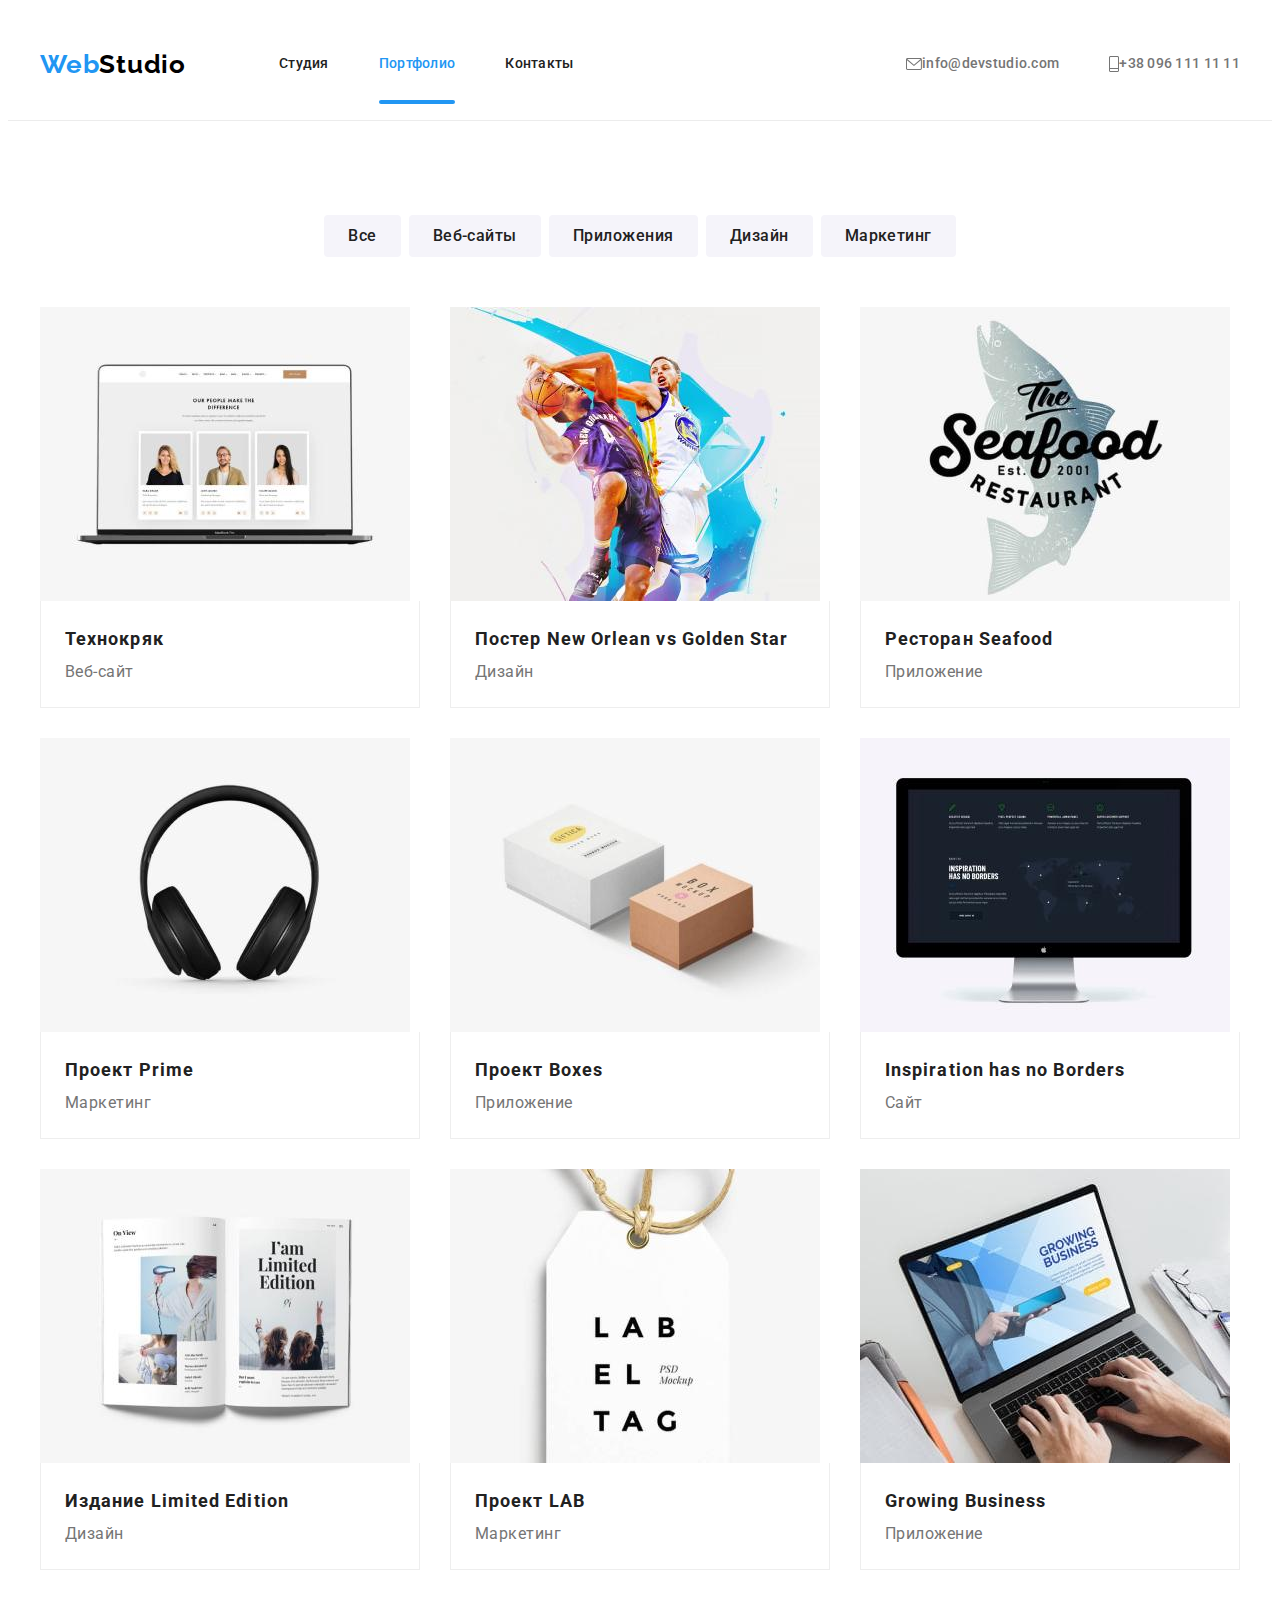
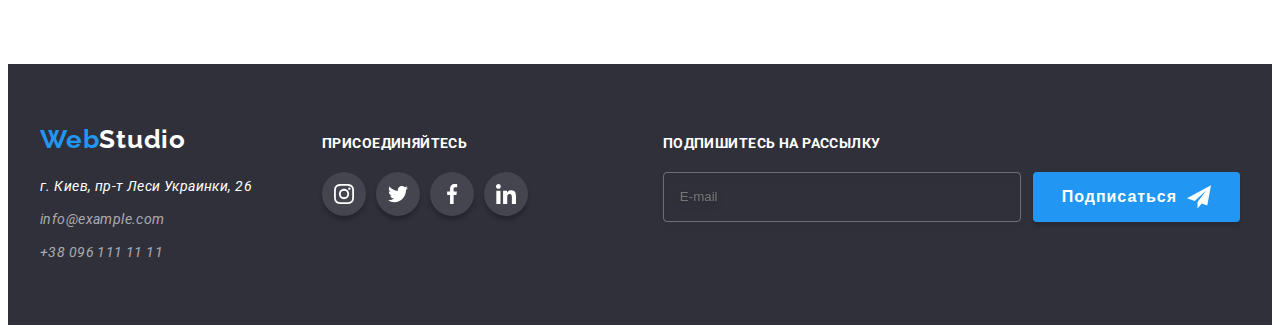
==== portfolio.html @ 42edd51a "HW #8 adaptive before check" ====
<!DOCTYPE html>
<html lang="ru">

<head>
    <meta charset="UTF-8">
    <meta http-equiv="X-UA-Compatible" content="IE=edge">
    <meta name="viewport" content="width=device-width, initial-scale=1.0">
    <title>WebStudio</title>
    <link rel="stylesheet" href="https://cdnjs.cloudflare.com/ajax/libs/modern-normalize/1.1.0/modern-normalize.min.css"
        integrity="sha512-wpPYUAdjBVSE4KJnH1VR1HeZfpl1ub8YT/NKx4PuQ5NmX2tKuGu6U/JRp5y+Y8XG2tV+wKQpNHVUX03MfMFn9Q=="
        crossorigin="anonymous" referrerpolicy="no-referrer"/>
    <link rel="stylesheet" href="./css/main.min.css">
    <link href="https://fonts.googleapis.com/css2?family=Raleway:wght@700&family=Roboto:wght@400;500;700;900&display=swap"
        rel="stylesheet">
</head>

<body>

<!--HEADER-->

<header class="page-header">

    <div class="page-header__container container">

        <nav class="navigation">
            <a class="navigation__logo" href="./index.html">Web<span class="navigation__logo--active">Studio</span></a>

            <ul class="menu">
                <li class="menu__item">
                    <a href="./index.html" class="menu__link">Студия</a>
                </li>
                <li class="menu__item">
                    <a href="./portfolio.html" class="menu__link menu__link--current">Портфолио</a>
                </li>
                <li class="menu__item">
                    <a href="" class="menu__link" >Контакты</a>
                </li>
            </ul>
        </nav>

        <button class="burger-btn is-open" data-menu-open>
            <svg class="burger-btn__icon" width="40" height="40">
                <use href="./images/sprite1.svg#icon-burger_btn"></use>
            </svg>
        </button>

        <ul class="contacts__list">
            <li class="contacts__item">
                <a class="contacts__link" href="mailto:info@devstudio.com">
                    <svg class="contacts__icon contacts__icon--mail" width="16" height="12">
                        <use href="./images/sprite1.svg#icon-envelope"></use>
                    </svg>
                    info@devstudio.com
                </a>
            </li>
            <li class="contacts__item">
                <a class="contacts__link" href="tel:+380961111111">
                    <svg class="contacts__icon contacts__icon--tell" width="10" height="16">
                        <use href="./images/sprite1.svg#icon-cell"></use>
                    </svg>
                    +38 096 111 11 11</a>
            </li>
        </ul>
    </div>

    <div class="mobile-menu" data-menu>
        <div class="container mobile-menu__container">
            <button class="mobile-menu__close-btn close-btn" data-menu-close>
                <svg class="mobile-menu__close-icon" width="40" height="40">
                    <use href="./images/sprite1.svg#icon-close-btn"></use>
                </svg>
            </button>

            <ul class="nav-list">
                <li class="nav-list__item">
                    <a href="./index.html" class="nav-list__link">Студия</a>
                </li>
                <li class="nav-list__item">
                    <a href="./portfolio.html" class="nav-list__link">Портфолио</a>
                </li>
                <li class="nav-list__item">
                    <a href="" class="nav-list__link">Контакты</a>
                </li>
            </ul>

            <ul class="contacts-list">
                <li class="contacts-list__item">
                    <a class="contacts-list__link contacts-list__link--tell" href="tel:+380961111111">
                        +38 096 111 11 11
                    </a>
                </li>
                <li class="contacts-list__item">
                    <a class="contacts-list__link contacts-list__link--mail" href="mailto:info@devstudio.com">
                        info@devstudio.com
                    </a>
                </li>
            </ul>


            <ul class="social-list">
                <li class="social-list__item">
                    <a class="social-list__link" href="">Instagram</a>
                </li>
                <li class="social-list__item">
                    <a class="social-list__link" href="">Twitter</a>
                </li>
                <li class="social-list__item">
                    <a class="social-list__link" href="">Facebook</a>
                </li>
                <li class="social-list__item">
                    <a class="social-list__link" href="">LinkedIn</a>
                </li>
            </ul>

        </div>
    </div>

</header>

    <!--portfolio projects-->

    <main>

        <section class="portfolio section">

            <div class="portfolio-container container">

                <ul class="btn-portfolio-list list">
                    <li class="btn-portfolio-item">
                        <button class="btn-portfolio" type="button">Все</button>
                    </li>
                    <li class="btn-portfolio-item">
                        <button class="btn-portfolio" type="button">Веб-сайты</button>
                    </li>
                    <li class="btn-portfolio-item">
                        <button class="btn-portfolio" type="button">Приложения</button>
                    </li>
                    <li class="btn-portfolio-item">
                        <button class="btn-portfolio" type="button">Дизайн</button>
                    </li>
                    <li class="btn-portfolio-item">
                        <button class="btn-portfolio" type="button">Маркетинг</button>
                    </li>
                </ul>
                
                <ul class="portfolio-link-list list">

                    <li class="portfolio-link-item">
                        <a class="portfolio-card-link link" href="">
                            <div class="portfolio-card-img">
                                <picture>
                                    <source media="(min-width: 1200px)" srcset="./images/portfolio/project_technokryak.jpg 1x,
                                    ./images/portfolio/project_technokryak-2x.jpg 2x">
                                    <source media="(min-width: 1200px)" srcset="./images/portfolio/project_technokryak.webp 1x,
                                    ./images/portfolio/project_technokryak-2x.webp 2x">

                                    <source media="(min-width: 768px)" srcset="./images/portfolio/project_technokryak-tbl-1x.jpg 1x,
                                    ./images/portfolio/project_technokryak-tbl-2x.jpg 2x">
                                    <source media="(min-width: 768px)" srcset="./images/portfolio/project_technokryak-tbl-1x.webp 1x,
                                    ./images/portfolio/project_technokryak-tbl-2x.webp 2x">

                                    <source media="(min-width: 450px)" srcset="./images/portfolio/project_technokryak-mbl-1x.jpg 1x,
                                    ./images/portfolio/project_technokryak-mbl-2x.jpg 2x">
                                    
                                    <source media="(min-width: 450px)" srcset="./images/portfolio/project_technokryak-mbl-1x.webp 1x,
                                    ./images/portfolio/project_technokryak-mbl-2x.webp 2x">
                                    
                                    <img src="./images/portfolio/project_technokryak.jpg" alt="макет веб-сайта на экране ноутбука">

                                </picture>
                               
                                <p class="overlay">Технокряк это современная площадка распространения коронавируса. Компании используют эту платформу
                                для цифрового
                                шпионажа и атак на защищённые сервера конкурентов. </p>
                            </div>                              

                            <div class="portfolio-link-box">
                                <h3 class="portfolio-link-list-title">Технокряк</h3>
                                <p class="portfolio-link-list-category">Веб-сайт</p>
                            </div>

                        </a>
                    </li>

                    <li class="portfolio-link-item">
                        <a class="portfolio-card-link link" href="">
                            <div class="portfolio-card-img">

                                <picture>
                                    <source media="(min-width: 1200px)" srcset="./images/portfolio/project_poster.jpg 1x,
                                                                        ./images/portfolio/project_poster-2x.jpg 2x">
                                    <source media="(min-width: 1200px)" srcset="./images/portfolio/project_poster.webp 1x,
                                                                        ./images/portfolio/project_poster-2x.webp 2x">

                                    <source media="(min-width: 768px)" srcset="./images/portfolio/project_poster-tbl-1x.jpg 1x,
                                                                        ./images/portfolio/project_poster-tbl-2x.jpg 2x">
                                    <source media="(min-width: 768px)" srcset="./images/portfolio/project_poster-tbl-1x.webp 1x,
                                                                        ./images/portfolio/project_poster-tbl-2x.webp 2x">
                                    
                                    <source media="(min-width: 450px)" srcset="./images/portfolio/project_poster-mbl-1x.jpg 1x,
                                                                        ./images/portfolio/project_poster-mbl-2x.jpg 2x">
                                    
                                    <source media="(min-width: 450px)" srcset="./images/portfolio/project_poster-mbl-1x.webp 1x,
                                                                        ./images/portfolio/project_poster-mbl-2x.webp 2x">
                                    <img src="./images/portfolio/project_poster.jpg" alt="постер баскетбольного матча">
                                </picture>
                                
                                <p class="overlay"></p>
                            </div>

                            <div class="portfolio-link-box">
                                <h3 class="portfolio-link-list-title">Постер <span lang="en">New Orlean vs Golden Star</span> </h3>
                                <p class="portfolio-link-list-category">Дизайн</p>
                            </div>

                        </a>
                    </li>

                    <li class="portfolio-link-item">
                        <a class="portfolio-card-link link" href="">
                            <div class="portfolio-card-img">
                            <picture>
                                <source media="(min-width: 1200px)" srcset="./images/portfolio/project_sea_food.jpg 1x,
                                ./images/portfolio/project_sea_food-2x.jpg 2x">

                                <source media="(min-width: 1200px)" srcset="./images/portfolio/project_sea_food.webp 1x,
                                ./images/portfolio/project_sea_food-2x.webp 2x">
                                
                                <source media="(min-width: 768px)"
                                    srcset="./images/portfolio/project_sea_food-tbl-1x.jpg 1x,
                                ./images/portfolio/project_sea_food-tbl-2x.jpg 2x">
                                <source media="(min-width: 768px)"
                                    srcset="./images/portfolio/project_sea_food-tbl-1x.webp 1x,
                                ./images/portfolio/project_sea_food-tbl-2x.webp 2x">
                                
                                <source media="(min-width: 450px)"
                                    srcset="./images/portfolio/project_sea_food-mbl-1x.jpg 1x,
                                ./images/portfolio/project_sea_food-mbl-2x.jpg 2x">
                                
                                <source media="(min-width: 450px)"
                                    srcset="./images/portfolio/project_sea_food-mbl-1x.webp 1x,
                                ./images/portfolio/project_sea_food-mbl-2x.webp 2x">

                                <img src="./images/portfolio/project_sea_food.jpg" alt="логотип ресторана">
                            </picture>

                               
                                <p class="overlay"></p>
                            </div>
                            
                            <div class="portfolio-link-box">
                                <h3 class="portfolio-link-list-title">Ресторан <span lang="en">Seafood</span> </h3>
                                <p class="portfolio-link-list-category">Приложение</p>
                            </div>

                        </a>
                    </li>

                    <li class="portfolio-link-item">
                        <a class="portfolio-card-link link" href="">
                            <div class="portfolio-card-img">

                                <picture>
                                    <source media="(min-width: 1200px)" srcset="./images/portfolio/project_prime.jpg 1x,
                                    ./images/portfolio/project_prime-2x.jpg 2x">
                                
                                    <source media="(min-width: 1200px)" srcset="./images/portfolio/project_prime.webp 1x,
                                    ./images/portfolio/project_prime-2x.webp 2x">
                                
                                    <source media="(min-width: 768px)" srcset="./images/portfolio/project_prime-tbl-1x.jpg 1x,
                                    ./images/portfolio/project_prime-tbl-2x.jpg 2x">
                                    <source media="(min-width: 768px)" srcset="./images/portfolio/project_prime-tbl-1x.webp 1x,
                                    ./images/portfolio/project_prime-tbl-2x.webp 2x">
                                    
                                    <source media="(min-width: 450px)" srcset="./images/portfolio/project_prime-mbl-1x.jpg 1x,
                                    ./images/portfolio/project_prime-mbl-2x.jpg 2x">
                                    <source media="(min-width: 450px)" srcset="./images/portfolio/project_prime-mbl-1x.webp 1x,
                                    ./images/portfolio/project_prime-mbl-2x.webp 2x">

                                    <img src="./images/portfolio/project_prime.jpg" alt="наушники">
                                </picture>
                                
                                
                                <p class="overlay"></p>
                            </div>
                            
                            <div class="portfolio-link-box">
                                <h3 class="portfolio-link-list-title">Проект <span lang="en">Prime</span> </h3>
                                <p class="portfolio-link-list-category">Маркетинг</p>
                            </div>

                        </a>
                    </li>

                    <li class="portfolio-link-item">
                        <a class="portfolio-card-link link" href="">
                            <div class="portfolio-card-img">

                                <picture>
                                    <source media="(min-width: 1200px)" srcset="./images/portfolio/project_box.jpg 1x,
                                                                    ./images/portfolio/project_box-2x.jpg 2x">
                                
                                    <source media="(min-width: 1200px)" srcset="./images/portfolio/project_box.webp 1x,
                                                                    ./images/portfolio/project_box-2x.webp 2x">
                                
                                    <source media="(min-width: 768px)" srcset="./images/portfolio/project_box-tbl-1x.jpg 1x,
                                                                        ./images/portfolio/project_box-tbl-2x.jpg 2x">
                                    <source media="(min-width: 768px)" srcset="./images/portfolio/project_box-tbl-1x.webp 1x,
                                                                        ./images/portfolio/project_box-tbl-2x.webp 2x">
                                    
                                    <source media="(min-width: 450px)" srcset="./images/portfolio/project_box-mbl-1x.jpg 1x,
                                                                        ./images/portfolio/project_box-mbl-2x.jpg 2x">
                                    
                                    <source media="(min-width: 450px)" srcset="./images/portfolio/project_box-mbl-1x.webp 1x,
                                                                        ./images/portfolio/project_box-mbl-2x.webp 2x">

                                    <img src="./images/portfolio/project_box.jpg" alt="коробки">
                                </picture>
                                
                                
                                <p class="overlay"></p>
                            </div>
                            
                            <div class="portfolio-link-box">
                                <h3 class="portfolio-link-list-title">Проект Boxes</h3>
                                <p class="portfolio-link-list-category">Приложение</p>
                            </div>

                        </a>
                    </li>

                    <li class="portfolio-link-item">
                        <a class="portfolio-card-link link" href="">
                            <div class="portfolio-card-img">
                                <picture>
                                    <source media="(min-width: 1200px)" srcset="./images/portfolio/inspiration_borders.jpg 1x,
                                    ./images/portfolio/inspiration_borders-2x.jpg 2x">

                                    <source media="(min-width: 1200px)" srcset="./images/portfolio/inspiration_borders.webp 1x,
                                    ./images/portfolio/inspiration_borders-2x.webp 2x">

                                    <source media="(min-width: 768px)" srcset="./images/portfolio/inspiration_borders-tbl-1x.jpg 1x,
                                    ./images/portfolio/inspiration_borders-tbl-2x.jpg 2x">
                                    <source media="(min-width: 768px)" srcset="./images/portfolio/inspiration_borders-tbl-1x.webp 1x,
                                    ./images/portfolio/inspiration_borders-tbl-2x.webp 2x">
                                    
                                    <source media="(min-width: 450px)" srcset="./images/portfolio/inspiration_borders-mbl-1x.jpg 1x,
                                    ./images/portfolio/inspiration_borders-mbl-2x.jpg 2x">
                                    <source media="(min-width: 450px)" srcset="./images/portfolio/inspiration_borders-mbl-1x.webp 1x,
                                    ./images/portfolio/inspiration_borders-mbl-2x.webp 2x">

                                    <img src="./images/portfolio/inspiration_borders.jpg" alt="макет веб-сайта на мониторе">
                                </picture>

                                
                                <p class="overlay"></p>
                            </div>
                            
                            <div class="portfolio-link-box">
                                <h3 lang="en" class="portfolio-link-list-title">Inspiration has no Borders</h3>
                                <p class="portfolio-link-list-category">Cайт</p>
                            </div>

                        </a>
                    </li>

                    <li class="portfolio-link-item">
                        <a class="portfolio-card-link link" href="">
                            <div class="portfolio-card-img">
                                <picture>
                                    <source media="(min-width: 1200px)" srcset="./images/portfolio/limited_edition.jpg 1x,
                                    ./images/portfolio/limited_edition-2x.jpg 2x">

                                    <source media="(min-width: 1200px)" srcset="./images/portfolio/limited_edition.webp 1x,
                                    ./images/portfolio/limited_edition-2x.webp 2x">

                                    <source media="(min-width: 768px)" srcset="./images/portfolio/limited_edition-tbl-1x.jpg 1x,
                                    ./images/portfolio/limited_edition-tbl-2x.jpg 2x">
                                    <source media="(min-width: 768px)" srcset="./images/portfolio/limited_edition-tbl-1x.webp 1x,
                                    ./images/portfolio/limited_edition-tbl-2x.webp 2x">
                                    
                                    <source media="(min-width: 450px)" srcset="./images/portfolio/limited_edition-mbl-1x.jpg 1x,
                                    ./images/portfolio/limited_edition-mbl-2x.jpg 2x">
                                    <source media="(min-width: 450px)" srcset="./images/portfolio/limited_edition-mbl-1x.webp 1x,
                                    ./images/portfolio/limited_edition-mbl-2x.webp 2x">

                                    <img src="./images/portfolio/limited_edition.jpg" alt="издание журнала">
                                </picture>
                                
                                <p class="overlay"></p>
                            </div>
                            
                            <div class="portfolio-link-box">
                                <h3 class="portfolio-link-list-title">Издание <span lang="en">Limited Edition</span> </h3>
                                <p class="portfolio-link-list-category">Дизайн</p>
                            </div>

                        </a>
                    </li>

                    <li class="portfolio-link-item">
                        <a class="portfolio-card-link link" href="">
                            <div class="portfolio-card-img">

                                <picture>
                                    <source media="(min-width: 1200px)" srcset="./images/portfolio/project_lab.jpg 1x,
                                    ./images/portfolio/project_lab-2x.jpg 2x">
                                
                                    <source media="(min-width: 1200px)" srcset="./images/portfolio/project_lab.webp 1x,
                                    ./images/portfolio/project_lab-2x.webp 2x">

                                    <source media="(min-width: 768px)" srcset="./images/portfolio/project_lab-tbl-1x.jpg 1x,
                                    ./images/portfolio/project_lab-tbl-2x.jpg 2x">
                                    <source media="(min-width: 768px)" srcset="./images/portfolio/project_lab-tbl-1x.webp 1x,
                                    ./images/portfolio/project_lab-tbl-2x.webp 2x">
                                    
                                    <source media="(min-width: 450px)" srcset="./images/portfolio/project_lab-mbl-1x.jpg 1x,
                                    ./images/portfolio/project_lab-mbl-2x.jpg 2x">
                                    <source media="(min-width: 450px)" srcset="./images/portfolio/project_lab-mbl-1x.webp 1x,
                                    ./images/portfolio/project_lab-mbl-2x.webp 2x">
                                
                                    <img src="./images/portfolio/project_lab.jpg" alt="эмблема проекта">
                                </picture>

                                
                                <p class="overlay"></p>
                            </div>
                            
                            <div class="portfolio-link-box">
                                <h3 class="portfolio-link-list-title">Проект <span lang="en">LAB</span> </h3>
                                <p class="portfolio-link-list-category"> Маркетинг</p>
                            </div>

                        </a>
                    </li>

                    <li class="portfolio-link-item">
                        <a class="portfolio-card-link link" href="">
                            <div class="portfolio-card-img">

                                <picture>
                                    <source media="(min-width: 1200px)" srcset="./images/portfolio/growing.jpg 1x,
                                    ./images/portfolio/growing-2x.jpg 2x">
                                
                                    <source media="(min-width: 1200px)" srcset="./images/portfolio/growing.webp 1x,
                                    ./images/portfolio/growing-2x.webp 2x">

                                    <source media="(min-width: 768px)" srcset="./images/portfolio/growing-tbl-1x.jpg 1x,
                                     ./images/portfolio/growing-tbl-2x.jpg 2x">
                                    <source media="(min-width: 768px)" srcset="./images/portfolio/growing-tbl-1x.webp 1x,
                                    ./images/portfolio/growing-tbl-2x.webp 2x">
                                    
                                    <source media="(min-width: 450px)" srcset="./images/portfolio/growing-mbl-1x.jpg 1x,
                                    ./images/portfolio/growing-mbl-2x.jpg 2x">
                                    <source media="(min-width: 450px)" srcset="./images/portfolio/growing-mbl-1x.webp 1x,
                                    ./images/portfolio/growing-mbl-2x.webp 2x">
                                
                                    <img src="./images/portfolio/growing.jpg" alt="работа приложения на ноутбуке">
                                </picture>

                                <p class="overlay"></p>
                            </div>
                            
                            <div class="portfolio-link-box">
                                <h3 lang="en" class="portfolio-link-list-title">Growing Business</h3>
                                <p class="portfolio-link-list-category">Приложение</p>
                            </div>

                        </a>
                    </li>
                </ul>

            </div>

        </section>

    </main>

    <!--FOOTER-->
    
    <footer class="footer">
    
        <div class="footer-container container">
    
            <div class="footer-contacts-wrapper">
                <div class="footer-contacts">
                    <a class="footer__logo" href="./index.html">Web<span class="footer__logo--active">Studio</span></a>
    
                    <address class="main-contacts">
    
                        <ul class="main-contacts-list list">
                            <li class="main-contacts-item">
                                <a class="main-contacts-address link" href="https://goo.gl/maps/KySXoCqitBk37qCa6">г. Киев,
                                    пр-т Леси
                                    Украинки, 26</a>
                            </li>
    
                            <li class="main-contacts-item">
                                <a class="main-contacts-mail link" href="mailto:info@example.com">info@example.com</a>
                            </li>
    
                            <li class="main-contacts-item">
                                <a class="main-contacts-tel link" href="tel:+380961111111">+38 096 111 11 11</a>
                            </li>
                        </ul>
                    </address>
                </div>
    
                <div class="footer-social">
                    <h3 class="footer-social-title">Присоединяйтесь</h3>
    
                    <ul class="footer-social-list list">
    
                        <li class="footer-social-list-item">
                            <a class="footer-social-list-link" href="">
                                <svg class="footer-social-list-icon" width="20" height="20">
                                    <use href="./images/sprite1.svg#icon-instagram"></use>
                                </svg>
                            </a>
                        </li>
    
                        <li class="footer-social-list-item">
                            <a class="footer-social-list-link" href="">
                                <svg class="footer-social-list-icon" width="20" height="20">
                                    <use href="./images/sprite1.svg#icon-twitter"></use>
                                </svg>
                            </a>
                        </li>
    
                        <li class="footer-social-list-item">
                            <a class="footer-social-list-link" href="">
                                <svg class="footer-social-list-icon" width="20" height="20">
                                    <use href="./images/sprite1.svg#icon-facebook"></use>
                                </svg>
                            </a>
                        </li>
    
                        <li class="footer-social-list-item">
                            <a class="footer-social-list-link" href="">
                                <svg class="footer-social-list-icon" width="20" height="20">
                                    <use href="./images/sprite1.svg#icon-linkedin"></use>
                                </svg>
                            </a>
                        </li>
                    </ul>
                </div>
            </div>
    
    
    
            <div class="footer-form-wrapper">
                <p class="footer-form-head">Подпишитесь на рассылку</p>
    
                <form class="footer-form" action="#">
    
                    <div class="footer-form-inner">
    
                        <label class="footer-form-field">
                            <input class="footer-form-input" type="email" name="subscribe-email" placeholder="E-mail"
                                required>
                        </label>
                    </div>
    
                    <div class="fotter-btn-inner">
                        <button class="footer-form-btn" type="submit">Подписаться
                            <svg class="footer-form-icon" width="24" height="24">
                                <use href="./images/sprite1.svg#icon-icon-send"></use>
                            </svg>
                        </button>
                    </div>
    
                </form>
            </div>
    
        </div>
    </footer>

    <script src="./js/menu.js"></script>

</body>

</html>
---- css/main.min.css ----
:root{--accent-color: #2196f3;--primary-text-color: #757575;--title-text-color: #212121;--background-accent-color: #2f303a;--dark-theme-text-color: #ffffff;--body-background-color: #ffffff;--hedear-border-color: #ececec;--portfolio-card-border-color: #eeeeee;--btn-hover-color: #188ce8;--hero-bg-color: #c4c4c4;--secondary-bg-color: #f5f4fa;--social-link-color: #afb1b8;--modal-bg-color: #ffffff;--main-font: 'Roboto', sans-serif;--secondary-font: 'Raleway', sans-serif}.visually-hidden{position:absolute;width:1px;height:1px;margin:-1px;border:0;padding:0;white-space:nowrap;clip-path:inset(100%);clip:rect(0 0 0 0);overflow:hidden}h1,h2,h3,h4,h5,h6,p{margin-top:0;margin-bottom:0}ul,ol{margin-top:0;margin-bottom:0;padding-left:0}img{display:block;max-width:100%}.link{text-decoration:none}.list{list-style:none}body{font-family:var(--main-font);background-color:var(--body-background-color)}.section{padding-top:94px;padding-bottom:94px}@media screen and (max-width: 1199px){.section{padding-top:60px;padding-bottom:60px}}.container{padding-right:15px;padding-left:15px}@media screen and (min-width: 480px){.container{width:450px;margin:0 auto}}@media screen and (min-width: 768px){.container{width:738px}}@media screen and (min-width: 1200px){.container{width:1200px}}.navigation__logo,.footer__logo{display:block;font-family:var(--secondary-font);color:var(--accent-color);font-weight:bold;font-size:26px;line-height:1.19;letter-spacing:0.03em;text-decoration:none}.nav-list,.contacts-list,.social-list,.menu,.contacts__list,.advantages__list,.about__list,.team__list,.social__list,.clients__list{margin:0;padding:0;list-style:none}.nav-list__link,.contacts-list__link,.social-list__link,.menu__link,.contacts__link{text-decoration:none}.hero__btn,.btn-portfolio{font-family:inherit;text-align:center;border-radius:4px;cursor:pointer}.about__title,.team__title,.clients__title{font-weight:bold;font-size:36px;line-height:1.16;text-align:center;letter-spacing:0.03em;color:var(--title-text-color);margin-bottom:50px}.about__list{display:flex;flex-wrap:wrap;margin-left:-30px;margin-top:-30px}.backdrop{position:fixed;top:0;left:0;width:100vw;height:100vh;background-color:rgba(0,0,0,0.2);opacity:1;visibility:visible;pointer-events:auto;transition:opacity 250ms linear, visibility 250ms linear}.is-hidden{opacity:0;visibility:hidden;pointer-events:none}.modal{position:absolute;left:50%;top:50%;width:100%;max-width:450px;height:609px;background:var(--modal-bg-color);box-shadow:0px 1px 3px rgba(0,0,0,0.12),0px 1px 1px rgba(0,0,0,0.14),0px 2px 1px rgba(0,0,0,0.2);border-radius:4px;transform:translate(-50%, -50%);padding:40px}@media screen and (min-width: 1200px){.modal{max-width:528px;height:581px}}.modal-close-btn{display:flex;justify-content:center;align-items:center;width:30px;height:30px;background:var(--modal-bg-color);border:1px solid rgba(0,0,0,0.1);box-sizing:border-box;border-radius:50%;cursor:pointer;position:absolute;top:8px;right:8px;padding:0;transition:fill 250ms cubic-bezier(0.4, 0, 0.2, 1)}.modal-close-btn:focus,.modal-close-btn:hover{fill:var(--accent-color)}.modal-form{display:flex;flex-direction:column}.modal-form-head{font-style:normal;font-weight:bold;font-size:20px;line-height:1.15;text-align:center;letter-spacing:0.03em;margin-bottom:12px;color:var(--title-text-color)}.modal-form-field{position:relative;font-style:normal;font-weight:normal;font-size:12px;line-height:1.17;letter-spacing:0.01em;color:var(--primary-text-color);margin-bottom:10px}.modal-form-input-wrapper{display:block;position:relative;margin-top:4px}.modal-form-input{width:100%;height:40px;border:1px solid rgba(33,33,33,0.2);border-radius:4px;padding-left:42px;transition:border 250ms cubic-bezier(0.4, 0, 0.2, 1)}.modal-form-input:focus{outline:none;border:1px solid var(--accent-color)}.modal-form-input:focus+.modal-form-icon{fill:var(--accent-color)}.modal-form-icon{position:absolute;top:50%;left:12px;transform:translateY(-50%);transition:fill 250ms cubic-bezier(0.4, 0, 0.2, 1)}.modal-form-message{width:100%;margin-top:4px;height:120px;border:1px solid rgba(33,33,33,0.2);box-sizing:border-box;border-radius:4px;padding:12px 16px;resize:none}.modal-form-message:focus{outline:none;border:1px solid var(--accent-color)}.modal-form-message::placeholder{color:rgba(117,117,117,0.5)}.modal-form-checkbox-label{display:flex;align-items:center;font-style:normal;font-weight:normal;font-size:12px;line-height:1.16;letter-spacing:0.03em;color:var(--primary-text-color);margin-bottom:30px}@media screen and (min-width: 1200px){.modal-form-checkbox-label{font-size:14px;line-height:1.71}}.modal-form-checkbox-label::before{display:block;content:'';width:16px;height:15px;border:2px solid black;border-radius:4px;cursor:pointer;margin-right:10px;transition:250ms cubic-bezier(0.4, 0, 0.2, 1)}.modal-form-checkbox:checked+.modal-form-checkbox-label::before{background-image:url(../images/icon/SVG/icon-check-v.svg);background-repeat:no-repeat;background-position:center;background-origin:border-box;border-color:var(--accent-color);background-color:var(--accent-color)}.modal-form-checkbox:focus+.modal-form-checkbox-label::before{border:2px solid var(--accent-color);transition:250ms cubic-bezier(0.4, 0, 0.2, 1)}.modal-form-label-link{font-style:normal;font-weight:normal;font-size:12px;line-height:1.16;letter-spacing:0.03em;text-decoration-line:underline;color:var(--accent-color)}@media screen and (min-width: 1200px){.modal-form-label-link{font-size:14px;line-height:1.71}}.modal-form-button{display:block;font-family:inherit;font-weight:bold;font-size:16px;line-height:30px;letter-spacing:0.06em;color:var(--dark-theme-text-color);padding-top:10px;padding:10px 55px;margin:0 auto;background:var(--accent-color);box-shadow:0px 4px 4px rgba(0,0,0,0.15);border:none;border-radius:4px;cursor:pointer;transition:background-color 250ms cubic-bezier(0.4, 0, 0.2, 1),box-shadow 250ms cubic-bezier(0.4, 0, 0.2, 1),color 250ms cubic-bezier(0.4, 0, 0.2, 1)}.modal-form-button:focus,.modal-form-button:hover{background:var(--btn-hover-color);box-shadow:0px 4px 4px rgba(0,0,0,0.15);border-radius:4px}.page-header{border-bottom:1px solid var(--hedear-border-color);padding-top:16px;padding-bottom:16px}.page-header__container{display:flex;justify-content:space-between;align-items:center}.navigation{display:flex;align-items:center}@media screen and (max-width: 1199px){.navigation__logo{font-size:24px;line-height:1.16}}@media screen and (min-width: 1200px){.navigation__logo{padding-top:25px;padding-bottom:24px;margin-right:93px}}.navigation__logo--active{color:black}.burger-btn{background-color:transparent;border:none;padding:0;width:40px;height:40px;cursor:pointer;transition:fill 250ms cubic-bezier(0.4, 0, 0.2, 1)}.burger-btn:focus,.burger-btn:hover{fill:var(--accent-color)}@media screen and (min-width: 767px){.burger-btn{display:none}}.mobile-menu{position:fixed;z-index:100;left:0;top:0;width:100vw;height:100vh;background-color:var(--body-background-color);overflow-y:scroll;opacity:0;visibility:hidden;pointer-events:none;transition:opacity 250ms cubic-bezier(0.4, 0, 0.2, 1),visibility 250ms cubic-bezier(0.4, 0, 0.2, 1)}.mobile-menu__container{position:relative;padding-top:48px;padding-left:25px}.mobile-menu__close-btn{padding:0;border:none;width:40px;height:40px}.mobile-menu.is-open{opacity:1;visibility:visible;pointer-events:auto}@media screen and (min-width: 767px){.mobile-menu{display:none}}.close-btn{position:absolute;top:10px;right:15px;background-color:var(--body-background-color);cursor:pointer;transition:fill 250ms cubic-bezier(0.4, 0, 0.2, 1)}.close-btn:focus,.close-btn:hover{fill:var(--accent-color)}@media screen and (min-width: 767px){.close-btn{display:none}}.nav-list{margin-bottom:302px}.nav-list__item:not(:last-child){margin-bottom:32px}.nav-list__link{font-weight:500;font-size:40px;line-height:1.17;letter-spacing:0.02em;color:#212121;transition:color 250ms cubic-bezier(0.4, 0, 0.2, 1)}.nav-list__link:hover,.nav-list_link:focus{color:var(--accent-color)}@media screen and (min-width: 767px){.nav-list{display:none}}.contacts-list{margin-bottom:64px}.contacts-list__item:not(:last-child){margin-bottom:32px}.contacts-list__link--tell{font-weight:500;font-size:34px;line-height:1.17;letter-spacing:0.02em;color:var(--accent-color)}.contacts-list__link--mail{font-weight:500;font-size:24px;line-height:1.16;letter-spacing:0.02em;color:var(--primary-text-color)}@media screen and (min-width: 767px){.contacts-list{display:none}}.social-list{display:flex}.social-list__item:not(:last-child){margin-right:20px}.social-list__link{font-weight:500;font-size:18px;line-height:1.2;letter-spacing:0.02em;color:var(--accent-color)}@media screen and (min-width: 767px){.social-list{display:none}}.menu{display:flex;align-items:center}@media screen and (max-width: 767px){.menu{display:none}}@media screen and (min-width: 768px) and (max-width: 1200px){.menu{margin-left:88px}}.menu__item{position:relative}.menu__item:not(:last-child){margin-right:50px}.menu__link{font-weight:500;font-size:14px;line-height:1.14;color:var(--title-text-color);letter-spacing:.02em;display:block;padding-top:32px;padding-bottom:32px;transition:color 250ms cubic-bezier(0.4, 0, 0.2, 1)}.menu__link:hover,.menu__link:focus{color:var(--accent-color)}.menu__link--current{color:var(--accent-color)}.menu__link--current::after{content:'';display:block;position:absolute;bottom:0;width:100%;height:4px;background:var(--accent-color);border-radius:2px}@media screen and (max-width: 767px){.contacts__list{display:none}}@media screen and (min-width: 768px) and (max-width: 1200px){.contacts__list{margin-left:0 auto}}@media screen and (min-width: 1200px){.contacts__list{display:flex;align-items:center;margin-left:auto}}@media screen and (max-width: 1199px){.contacts__item:not(:last-child){margin-bottom:10px}}@media screen and (min-width: 1200px){.contacts__item:not(:last-child){margin-right:50px}}@media screen and (max-width: 767px){.contacts__item{display:none}}.contacts__link{font-weight:500;font-size:12px;line-height:1.16;color:var(--primary-text-color);letter-spacing:.02em;transition:color 250ms cubic-bezier(0.4, 0, 0.2, 1)}@media screen and (min-width: 1200px){.contacts__link{font-weight:500;font-size:14px;line-height:1.14;color:var(--primary-text-color);letter-spacing:.02em;display:flex;align-items:center;padding-top:32px;padding-bottom:32px}}.contacts__link:hover,.contacts__link:focus{color:var(--accent-color)}@media screen and (max-width: 767px){.contacts__link{display:none}}.contacts__item{fill:currentColor}@media screen and (max-width: 767px){.contacts__item{display:none}}.hero{background-color:var(--hero-bg-color);background-image:linear-gradient(rgba(47,48,58,0.4), rgba(47,48,58,0.4)),url(/images/mobile/Header-img-moobile-1x.jpg);background-position:center;text-align:center;max-width:1600px;background-size:cover;padding-top:118px;padding-bottom:118px;margin:0 auto}@media (min-device-pixel-ratio: 2) and (max-width: 767px), (min-resolution: 192dpi) and (max-width: 767px), (min-resolution: 2dppx) and (max-width: 767px){.hero{background-image:linear-gradient(rgba(47,48,58,0.4), rgba(47,48,58,0.4)),url(/images/mobile/Header-img-moobile-2x.jpg)}}@media screen and (min-width: 768px){.hero{background-image:inear-gradient(rgba(47,48,58,0.4), rgba(47,48,58,0.4)),url(/images/tablet/hero-img-1x.jpg)}}@media (min-device-pixel-ratio: 2) and (min-width: 768px), (min-resolution: 192dpi) and (min-width: 768px), (min-resolution: 2dppx) and (min-width: 768px){.hero{background-image:linear-gradient(rgba(47,48,58,0.4), rgba(47,48,58,0.4)),url(/images/tablet/hero-img-2x.jpg)}}@media screen and (min-width: 1200px){.hero{background-image:inear-gradient(rgba(47,48,58,0.4), rgba(47,48,58,0.4)),url(/images/fons/hero_fons.jpg);padding-top:200px;padding-bottom:200px}}@media (min-device-pixel-ratio: 2) and (min-width: 1200px), (min-resolution: 192dpi) and (min-width: 1200px), (min-resolution: 2dppx) and (min-width: 1200px){.hero{background-image:linear-gradient(rgba(47,48,58,0.4), rgba(47,48,58,0.4)),url(/images/fons/hero_fons_2x.jpg)}}.hero__title{font-weight:900;font-size:26px;line-height:1.61;color:var(--dark-theme-text-color);letter-spacing:.06em;text-transform:uppercase}.hero__btn{font-weight:700;font-size:16px;line-height:1.87;color:var(--dark-theme-text-color);letter-spacing:.06em;background-color:var(--accent-color);box-shadow:0px 4px 4px rgba(0,0,0,0.15);border:none;margin-top:30px;padding:10px 32px;transition:background-color 250ms cubic-bezier(0.4, 0, 0.2, 1),box-shadow 250ms cubic-bezier(0.4, 0, 0.2, 1)}.hero__btn:hover,.hero__btn:focus{background-color:var(--btn-hover-color);box-shadow:0px 4px 4px rgba(0,0,0,0.15);border-radius:4px}@media screen and (min-width: 1200px){.advantages{padding-bottom:0px}}@media screen and (max-width: 1199px){.advantages{padding-top:60px;padding-bottom:60px}}.advantages__list{display:flex;flex-wrap:wrap;justify-content:center;align-content:center}@media screen and (min-width: 768px){.advantages__list{margin:-15px}}@media screen and (min-width: 768px){.advantages__item{margin:15px;width:calc((100% - 4 * 15px) / 2)}}@media screen and (min-width: 1200px){.advantages__item{margin:15px;width:calc((100% - 8 * 15px) / 4)}}@media screen and (max-width: 1199px){.advantages__item:not(:last-child){margin-bottom:30px}}.advantages__slogan{font-weight:700;font-size:14px;line-height:1.14;color:var(--title-text-color);letter-spacing:.03em;text-transform:uppercase}@media screen and (max-width: 767px){.advantages__slogan{text-align:center}}.advantages__text{font-weight:400;font-size:14px;line-height:1.71;color:var(--primary-text-color);letter-spacing:.03em;margin-top:10px}.advantages__box{display:flex;justify-content:center;align-items:center;padding:25px 100px;margin-bottom:30px;background:#f5f4fa;border-radius:4px}.about__item{margin-left:30px;margin-top:30px;flex-basis:calc((100% - 90px) / 3);position:relative}.about__box{position:absolute;width:100%;left:0;bottom:0;padding-top:27px;padding-bottom:27px;background:rgba(47,48,58,0.8)}.about__text{font-weight:bold;font-size:14px;line-height:1.14;color:var(--dark-theme-text-color);letter-spacing:.03em;text-align:center;text-transform:uppercase}@media screen and (max-width: 1199px){.about{display:none}}.team{background:var(--secondary-bg-color)}@media screen and (max-width: 1199px){.team{padding-top:60px;padding-bottom:60px}}.team__list{display:flex;flex-wrap:wrap;justify-content:center}@media screen and (min-width: 768px){.team__list{margin:-15px}}.team__item{background:#ffffff;box-shadow:0px 1px 3px rgba(0,0,0,0.12),0px 1px 1px rgba(0,0,0,0.14),0px 2px 1px rgba(0,0,0,0.2);border-radius:0px 0px 4px 4px;margin-top:30px}@media screen and (min-width: 768px){.team__item{margin:15px;width:calc((100% - 4 * 15px) / 2)}}@media screen and (min-width: 1200px){.team__item{margin:15px;width:calc((100% - 8 * 15px) / 4)}}.team__box{padding-top:30px;padding-bottom:54px}.team__lead{font-weight:500;font-size:16px;line-height:1.18;color:var(--title-text-color);letter-spacing:.03em;text-align:center;margin-bottom:10px}.team__expert{font-weight:400;font-size:16px;line-height:1.18;color:var(--primary-text-color);letter-spacing:.03em;text-align:center}.social__list{display:flex;justify-content:center;padding-top:16px}.social__link{display:flex;justify-content:center;align-items:center;width:44px;height:44px;border-radius:50%;fill:var(--social-link-color);transition:background-color 250ms cubic-bezier(0.4, 0, 0.2, 1),fill 250ms cubic-bezier(0.4, 0, 0.2, 1)}.social__link:hover,.social__link:focus{width:44px;height:44px;border-radius:50%;fill:#ffffff;background-color:var(--accent-color)}.social__link:not(:last-child){margin-right:10px}@media screen and (max-width: 1199px){.clients{padding-top:60px;padding-bottom:60px}}.clients__title{margin-bottom:30px}.clients__list{display:flex;justify-content:center;flex-wrap:wrap;align-items:center;margin:-15px}.clients__item{margin:15px;width:calc((100% - 4 * 15px) / 2)}@media screen and (min-width: 768px){.clients__item{margin:15px;width:calc((100% - 6 * 15px) / 3)}}@media screen and (min-width: 1200px){.clients__item{margin:15px;width:calc((100% - 12 * 15px) / 6)}}.clients__link{display:flex;justify-content:center;align-items:center;height:92px;box-sizing:border-box;border:1px solid var(--social-link-color);border-radius:4px;fill:var(--social-link-color);transition:fill 250ms cubic-bezier(0.4, 0, 0.2, 1),border 250ms cubic-bezier(0.4, 0, 0.2, 1)}.clients__link:hover,.clients__link:focus{fill:var(--accent-color);border:1px solid var(--accent-color)}.footer{background-color:var(--background-accent-color);background-position:center;padding:60px 0px}@media screen and (min-width: 1200px){.footer-container{display:flex;align-items:baseline;justify-content:space-between}}@media screen and (max-width: 1199px){.footer-contacts-wrapper{display:block;width:100%;text-align:center}}@media screen and (min-width: 768px){.footer-contacts-wrapper{display:flex;justify-content:space-around;align-items:baseline}}@media screen and (max-width: 1199px){.footer-contacts{margin-bottom:60px}}.main-contacts-list{display:block}.main-contacts-item:not(:last-child){margin-bottom:9px}.main-contacts-address{font-weight:400;font-size:14px;line-height:1.71;color:var(--dark-theme-text-color);letter-spacing:.03em}.main-contacts-mail,.main-contacts-tel{font-weight:400;font-size:14px;line-height:1.71;color:rgba(255,255,255,0.6);letter-spacing:.03em}.footer__logo{margin-bottom:20px}.footer__logo--active{color:white}@media screen and (max-width: 1199px){.footer-social{margin-bottom:60px}}@media screen and (min-width: 1200px){.footer-social{margin-left:70px}}.footer-social-title{font-weight:bold;font-size:14px;line-height:1.14;color:var(--dark-theme-text-color);letter-spacing:.03em;text-transform:uppercase;margin-bottom:20px}.footer-social-list{display:flex;justify-content:center}.footer-social-list-item:not(:last-child){margin-right:10px}.footer-social-list-link{display:flex;justify-content:center;align-items:center;width:44px;height:44px;border-radius:50%;fill:#ffffff;background:rgba(255,255,255,0.1);box-shadow:0px 4px 4px rgba(0,0,0,0.25);transition:background-color 250ms cubic-bezier(0.4, 0, 0.2, 1)}.footer-social-list-link:hover,.footer-social-list-link:focus{background-color:var(--accent-color)}@media screen and (min-width: 1200px){.footer-form-wrapper{margin-left:93px}}.footer-form-head{font-weight:bold;font-size:14px;line-height:1.14;color:var(--dark-theme-text-color);letter-spacing:.03em;text-transform:uppercase;margin-bottom:20px}@media screen and (max-width: 1199px){.footer-form-head{text-align:center}}@media screen and (max-width: 1199px){.footer-form{display:block;text-align:center}}@media screen and (min-width: 1200px){.footer-form{display:flex;justify-content:space-between}}.footer-form-input{width:100%;height:50px;padding-left:16px;margin-bottom:20px;color:var(--dark-theme-text-color);background-color:transparent;border:1px solid rgba(255,255,255,0.3);box-sizing:border-box;filter:drop-shadow(0px 4px 4px rgba(0,0,0,0.15));border-radius:4px;transition:250ms cubic-bezier(0.4, 0, 0.2, 1)}.footer-form-input:focus{outline:none}@media screen and (min-width: 768px){.footer-form-input{width:450px}}@media screen and (min-width: 1200px){.footer-form-input{margin-right:12px;width:358px}}.footer-form-btn{font-weight:bold;font-size:16px;line-height:1.87;color:var(--dark-theme-text-color);letter-spacing:.06em;display:flex;align-items:center;margin:0 auto;cursor:pointer;padding:10px 29px;background:var(--accent-color);box-shadow:0px 4px 4px rgba(0,0,0,0.15);border-radius:4px;border:none;transition:background-color 250ms cubic-bezier(0.4, 0, 0.2, 1),box-shadow 250ms cubic-bezier(0.4, 0, 0.2, 1)}.footer-form-btn:hover,.footer-form-btn:focus{outline:none;background-color:var(--btn-hover-color);box-shadow:0px 4px 4px rgba(0,0,0,0.15);border-radius:4px}.footer-form-icon{margin-left:10px}.btn-portfolio{font-weight:500;font-size:16px;line-height:1.63;letter-spacing:0.03em;color:var(--title-text-color);background:var(--secondary-bg-color);border-color:transparent;padding:6px 22px;transition:background-color 250ms cubic-bezier(0.4, 0, 0.2, 1),box-shadow 250ms cubic-bezier(0.4, 0, 0.2, 1),color 250ms cubic-bezier(0.4, 0, 0.2, 1)}.btn-portfolio:hover,.btn-portfolio:focus{color:#ffffff;background:var(--accent-color);box-shadow:0px 3px 1px rgba(0,0,0,0.1),0px 1px 2px rgba(0,0,0,0.08),0px 2px 2px rgba(0,0,0,0.12);border-radius:4px}.btn-portfolio-list{display:flex;justify-content:start;flex-wrap:wrap;margin-bottom:40px}@media screen and (min-width: 768px){.btn-portfolio-list{justify-content:center;margin-bottom:30px}}@media screen and (min-width: 1200px){.btn-portfolio-list{margin-bottom:50px}}.btn-portfolio-item:not(:last-child){margin-right:8px}@media screen and (max-width: 767px){.btn-portfolio-item{margin-bottom:15px}}@media screen and (min-width: 768px) and (max-width: 1199px){.portfolio-link-list{margin:-15px;display:flex;flex-wrap:wrap}}@media screen and (min-width: 1200px){.portfolio-link-list{display:flex;flex-wrap:wrap;align-items:stretch;margin-left:-30px;margin-top:-30px}}@media screen and (max-width: 767px){.portfolio-link-item{margin-bottom:30px}}@media screen and (min-width: 768px) and (max-width: 1199px){.portfolio-link-item{display:flex;margin:15px;width:calc((100% - 4 * 15px) / 2)}}@media screen and (min-width: 1200px){.portfolio-link-item{flex-basis:calc((100% - 90px) / 3);margin-left:30px;margin-top:30px}}@media screen and (max-width: 767px){.portfolio-link-item:not(:last-child){margin-bottom:30px}}.portfolio-link-box{flex-grow:1;padding:20px 24px;border:1px solid var(--portfolio-card-border-color);border-top:none}.portfolio-card-link{display:flex;flex-direction:column;transition:box-shadow 250ms cubic-bezier(0.4, 0, 0.2, 1)}.portfolio-card-link:hover,.portfolio-card-link:focus{box-shadow:0px 1px 1px rgba(0,0,0,0.12),0px 4px 4px rgba(0,0,0,0.06),1px 4px 6px rgba(0,0,0,0.16)}.portfolio-card-link:hover .overlay,.portfolio-card-link:focus .overlay{transform:translateY(0%)}.portfolio-card-img{position:relative;overflow:hidden}.overlay{font-weight:400;font-size:18px;line-height:1.55;color:var(--dark-theme-text-color);letter-spacing:.03em;background:rgba(33,150,243,0.9);padding:63px 24px;position:absolute;top:0;left:0;height:100%;width:100%;overflow:auto;transform:translateY(100%);transition:transform 250ms cubic-bezier(0.4, 0, 0.2, 1)}.portfolio-link-list-title{font-weight:700;font-size:18px;line-height:2;color:var(--title-text-color);letter-spacing:.06em}.portfolio-link-list-category{font-weight:400;font-size:16px;line-height:1.87;color:var(--primary-text-color);letter-spacing:.03em}
/*# sourceMappingURL=main.min.css.map */
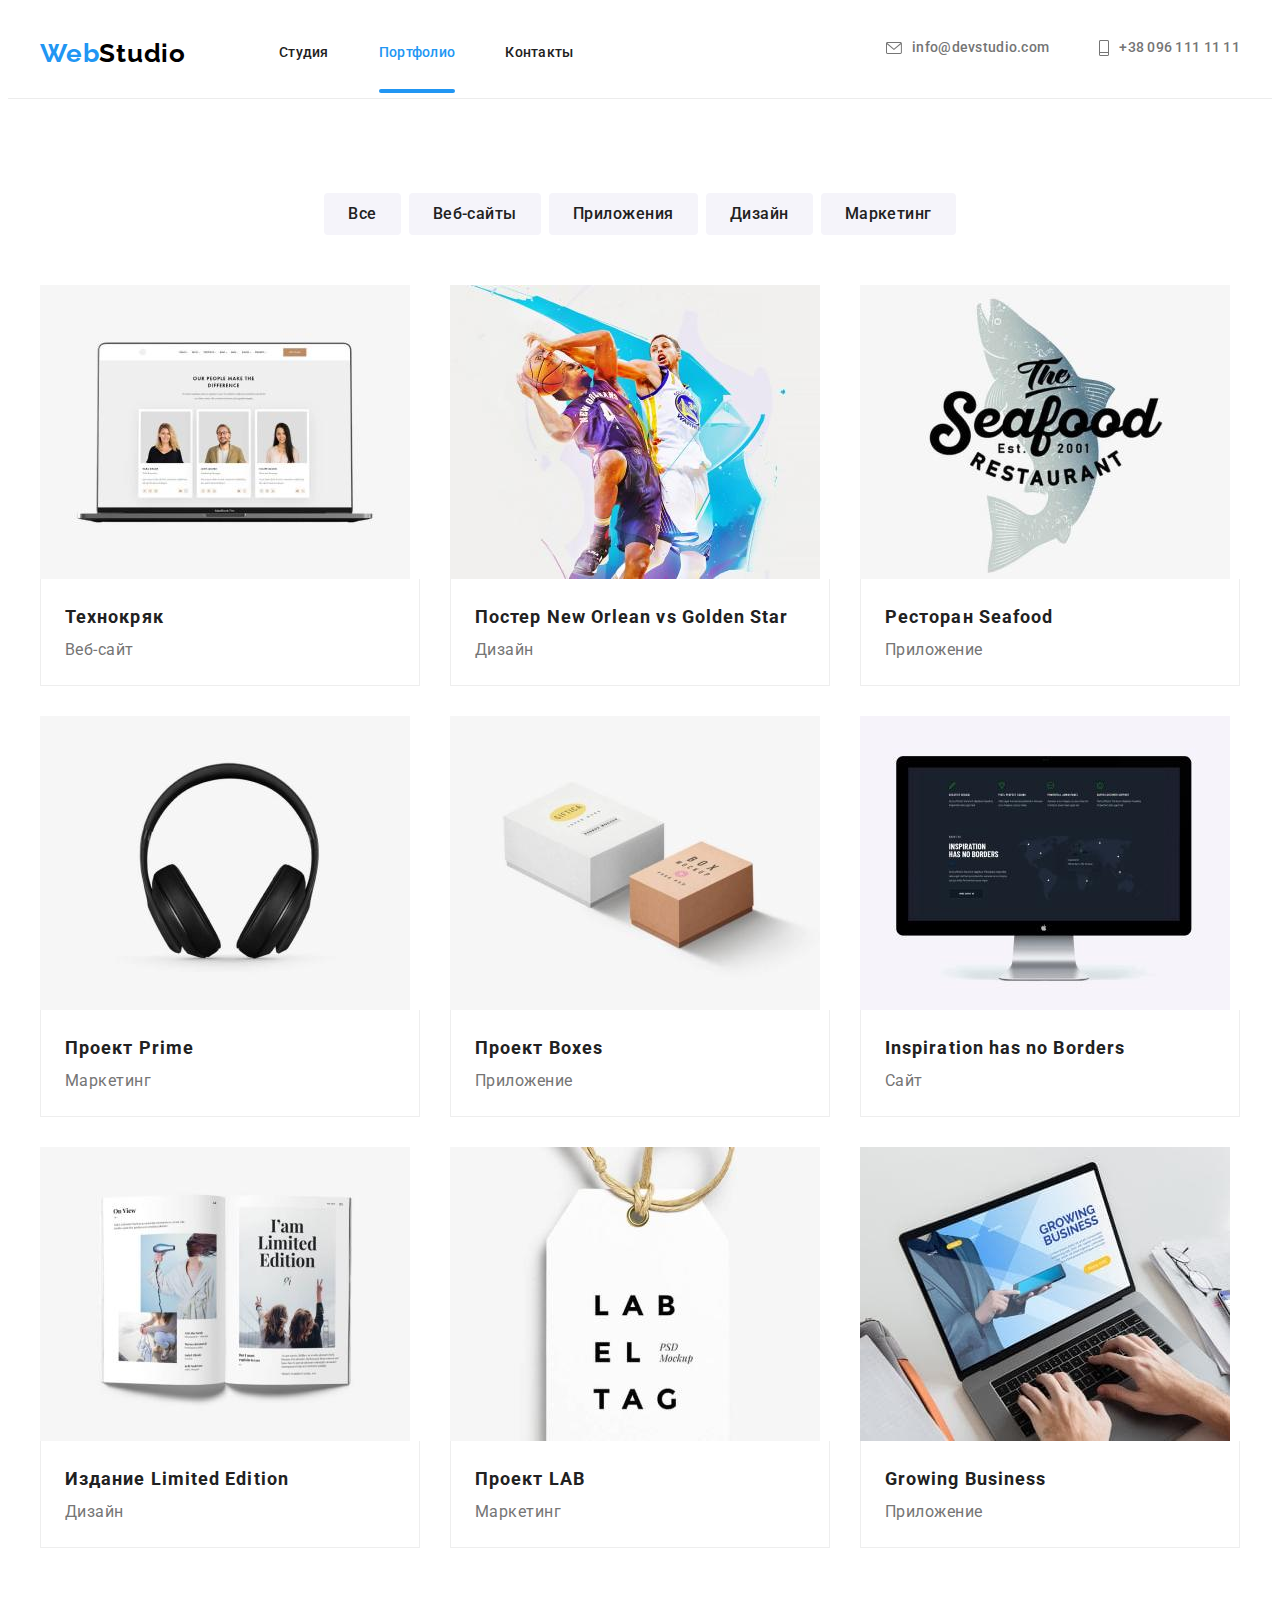
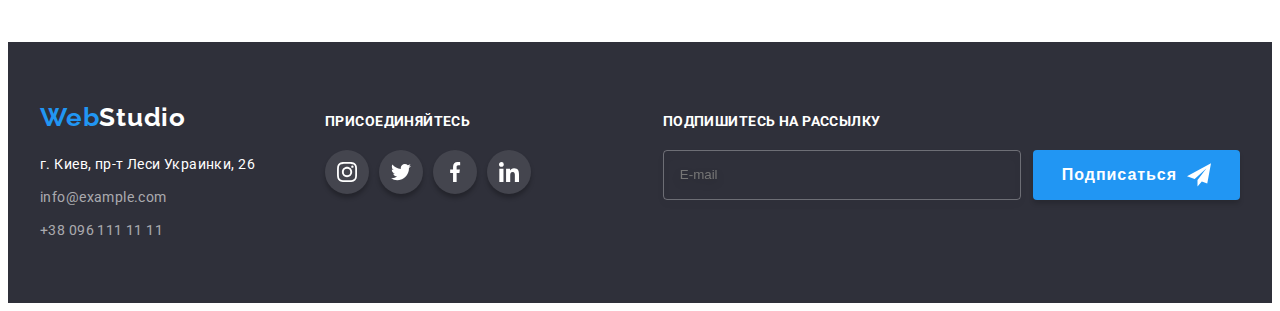
==== commit 693ce6d0: "remake mobile footer and header (padding/margin)" ====
--- a/portfolio.html
+++ b/portfolio.html
@@ -76,7 +76,7 @@
                     <a href="./index.html" class="nav-list__link">Студия</a>
                 </li>
                 <li class="nav-list__item">
-                    <a href="./portfolio.html" class="nav-list__link">Портфолио</a>
+                    <a href="./portfolio.html" class="nav-list__link nav-list__link--current">Портфолио</a>
                 </li>
                 <li class="nav-list__item">
                     <a href="" class="nav-list__link">Контакты</a>
--- a/css/main.min.css
+++ b/css/main.min.css
@@ -1,2 +1,2 @@
-:root{--accent-color: #2196f3;--primary-text-color: #757575;--title-text-color: #212121;--background-accent-color: #2f303a;--dark-theme-text-color: #ffffff;--body-background-color: #ffffff;--hedear-border-color: #ececec;--portfolio-card-border-color: #eeeeee;--btn-hover-color: #188ce8;--hero-bg-color: #c4c4c4;--secondary-bg-color: #f5f4fa;--social-link-color: #afb1b8;--modal-bg-color: #ffffff;--main-font: 'Roboto', sans-serif;--secondary-font: 'Raleway', sans-serif}.visually-hidden{position:absolute;width:1px;height:1px;margin:-1px;border:0;padding:0;white-space:nowrap;clip-path:inset(100%);clip:rect(0 0 0 0);overflow:hidden}h1,h2,h3,h4,h5,h6,p{margin-top:0;margin-bottom:0}ul,ol{margin-top:0;margin-bottom:0;padding-left:0}img{display:block;max-width:100%}.link{text-decoration:none}.list{list-style:none}body{font-family:var(--main-font);background-color:var(--body-background-color)}.section{padding-top:94px;padding-bottom:94px}@media screen and (max-width: 1199px){.section{padding-top:60px;padding-bottom:60px}}.container{padding-right:15px;padding-left:15px}@media screen and (min-width: 480px){.container{width:450px;margin:0 auto}}@media screen and (min-width: 768px){.container{width:738px}}@media screen and (min-width: 1200px){.container{width:1200px}}.navigation__logo,.footer__logo{display:block;font-family:var(--secondary-font);color:var(--accent-color);font-weight:bold;font-size:26px;line-height:1.19;letter-spacing:0.03em;text-decoration:none}.nav-list,.contacts-list,.social-list,.menu,.contacts__list,.advantages__list,.about__list,.team__list,.social__list,.clients__list{margin:0;padding:0;list-style:none}.nav-list__link,.contacts-list__link,.social-list__link,.menu__link,.contacts__link{text-decoration:none}.hero__btn,.btn-portfolio{font-family:inherit;text-align:center;border-radius:4px;cursor:pointer}.about__title,.team__title,.clients__title{font-weight:bold;font-size:36px;line-height:1.16;text-align:center;letter-spacing:0.03em;color:var(--title-text-color);margin-bottom:50px}.about__list{display:flex;flex-wrap:wrap;margin-left:-30px;margin-top:-30px}.backdrop{position:fixed;top:0;left:0;width:100vw;height:100vh;background-color:rgba(0,0,0,0.2);opacity:1;visibility:visible;pointer-events:auto;transition:opacity 250ms linear, visibility 250ms linear}.is-hidden{opacity:0;visibility:hidden;pointer-events:none}.modal{position:absolute;left:50%;top:50%;width:100%;max-width:450px;height:609px;background:var(--modal-bg-color);box-shadow:0px 1px 3px rgba(0,0,0,0.12),0px 1px 1px rgba(0,0,0,0.14),0px 2px 1px rgba(0,0,0,0.2);border-radius:4px;transform:translate(-50%, -50%);padding:40px}@media screen and (min-width: 1200px){.modal{max-width:528px;height:581px}}.modal-close-btn{display:flex;justify-content:center;align-items:center;width:30px;height:30px;background:var(--modal-bg-color);border:1px solid rgba(0,0,0,0.1);box-sizing:border-box;border-radius:50%;cursor:pointer;position:absolute;top:8px;right:8px;padding:0;transition:fill 250ms cubic-bezier(0.4, 0, 0.2, 1)}.modal-close-btn:focus,.modal-close-btn:hover{fill:var(--accent-color)}.modal-form{display:flex;flex-direction:column}.modal-form-head{font-style:normal;font-weight:bold;font-size:20px;line-height:1.15;text-align:center;letter-spacing:0.03em;margin-bottom:12px;color:var(--title-text-color)}.modal-form-field{position:relative;font-style:normal;font-weight:normal;font-size:12px;line-height:1.17;letter-spacing:0.01em;color:var(--primary-text-color);margin-bottom:10px}.modal-form-input-wrapper{display:block;position:relative;margin-top:4px}.modal-form-input{width:100%;height:40px;border:1px solid rgba(33,33,33,0.2);border-radius:4px;padding-left:42px;transition:border 250ms cubic-bezier(0.4, 0, 0.2, 1)}.modal-form-input:focus{outline:none;border:1px solid var(--accent-color)}.modal-form-input:focus+.modal-form-icon{fill:var(--accent-color)}.modal-form-icon{position:absolute;top:50%;left:12px;transform:translateY(-50%);transition:fill 250ms cubic-bezier(0.4, 0, 0.2, 1)}.modal-form-message{width:100%;margin-top:4px;height:120px;border:1px solid rgba(33,33,33,0.2);box-sizing:border-box;border-radius:4px;padding:12px 16px;resize:none}.modal-form-message:focus{outline:none;border:1px solid var(--accent-color)}.modal-form-message::placeholder{color:rgba(117,117,117,0.5)}.modal-form-checkbox-label{display:flex;align-items:center;font-style:normal;font-weight:normal;font-size:12px;line-height:1.16;letter-spacing:0.03em;color:var(--primary-text-color);margin-bottom:30px}@media screen and (min-width: 1200px){.modal-form-checkbox-label{font-size:14px;line-height:1.71}}.modal-form-checkbox-label::before{display:block;content:'';width:16px;height:15px;border:2px solid black;border-radius:4px;cursor:pointer;margin-right:10px;transition:250ms cubic-bezier(0.4, 0, 0.2, 1)}.modal-form-checkbox:checked+.modal-form-checkbox-label::before{background-image:url(../images/icon/SVG/icon-check-v.svg);background-repeat:no-repeat;background-position:center;background-origin:border-box;border-color:var(--accent-color);background-color:var(--accent-color)}.modal-form-checkbox:focus+.modal-form-checkbox-label::before{border:2px solid var(--accent-color);transition:250ms cubic-bezier(0.4, 0, 0.2, 1)}.modal-form-label-link{font-style:normal;font-weight:normal;font-size:12px;line-height:1.16;letter-spacing:0.03em;text-decoration-line:underline;color:var(--accent-color)}@media screen and (min-width: 1200px){.modal-form-label-link{font-size:14px;line-height:1.71}}.modal-form-button{display:block;font-family:inherit;font-weight:bold;font-size:16px;line-height:30px;letter-spacing:0.06em;color:var(--dark-theme-text-color);padding-top:10px;padding:10px 55px;margin:0 auto;background:var(--accent-color);box-shadow:0px 4px 4px rgba(0,0,0,0.15);border:none;border-radius:4px;cursor:pointer;transition:background-color 250ms cubic-bezier(0.4, 0, 0.2, 1),box-shadow 250ms cubic-bezier(0.4, 0, 0.2, 1),color 250ms cubic-bezier(0.4, 0, 0.2, 1)}.modal-form-button:focus,.modal-form-button:hover{background:var(--btn-hover-color);box-shadow:0px 4px 4px rgba(0,0,0,0.15);border-radius:4px}.page-header{border-bottom:1px solid var(--hedear-border-color);padding-top:16px;padding-bottom:16px}.page-header__container{display:flex;justify-content:space-between;align-items:center}.navigation{display:flex;align-items:center}@media screen and (max-width: 1199px){.navigation__logo{font-size:24px;line-height:1.16}}@media screen and (min-width: 1200px){.navigation__logo{padding-top:25px;padding-bottom:24px;margin-right:93px}}.navigation__logo--active{color:black}.burger-btn{background-color:transparent;border:none;padding:0;width:40px;height:40px;cursor:pointer;transition:fill 250ms cubic-bezier(0.4, 0, 0.2, 1)}.burger-btn:focus,.burger-btn:hover{fill:var(--accent-color)}@media screen and (min-width: 767px){.burger-btn{display:none}}.mobile-menu{position:fixed;z-index:100;left:0;top:0;width:100vw;height:100vh;background-color:var(--body-background-color);overflow-y:scroll;opacity:0;visibility:hidden;pointer-events:none;transition:opacity 250ms cubic-bezier(0.4, 0, 0.2, 1),visibility 250ms cubic-bezier(0.4, 0, 0.2, 1)}.mobile-menu__container{position:relative;padding-top:48px;padding-left:25px}.mobile-menu__close-btn{padding:0;border:none;width:40px;height:40px}.mobile-menu.is-open{opacity:1;visibility:visible;pointer-events:auto}@media screen and (min-width: 767px){.mobile-menu{display:none}}.close-btn{position:absolute;top:10px;right:15px;background-color:var(--body-background-color);cursor:pointer;transition:fill 250ms cubic-bezier(0.4, 0, 0.2, 1)}.close-btn:focus,.close-btn:hover{fill:var(--accent-color)}@media screen and (min-width: 767px){.close-btn{display:none}}.nav-list{margin-bottom:302px}.nav-list__item:not(:last-child){margin-bottom:32px}.nav-list__link{font-weight:500;font-size:40px;line-height:1.17;letter-spacing:0.02em;color:#212121;transition:color 250ms cubic-bezier(0.4, 0, 0.2, 1)}.nav-list__link:hover,.nav-list_link:focus{color:var(--accent-color)}@media screen and (min-width: 767px){.nav-list{display:none}}.contacts-list{margin-bottom:64px}.contacts-list__item:not(:last-child){margin-bottom:32px}.contacts-list__link--tell{font-weight:500;font-size:34px;line-height:1.17;letter-spacing:0.02em;color:var(--accent-color)}.contacts-list__link--mail{font-weight:500;font-size:24px;line-height:1.16;letter-spacing:0.02em;color:var(--primary-text-color)}@media screen and (min-width: 767px){.contacts-list{display:none}}.social-list{display:flex}.social-list__item:not(:last-child){margin-right:20px}.social-list__link{font-weight:500;font-size:18px;line-height:1.2;letter-spacing:0.02em;color:var(--accent-color)}@media screen and (min-width: 767px){.social-list{display:none}}.menu{display:flex;align-items:center}@media screen and (max-width: 767px){.menu{display:none}}@media screen and (min-width: 768px) and (max-width: 1200px){.menu{margin-left:88px}}.menu__item{position:relative}.menu__item:not(:last-child){margin-right:50px}.menu__link{font-weight:500;font-size:14px;line-height:1.14;color:var(--title-text-color);letter-spacing:.02em;display:block;padding-top:32px;padding-bottom:32px;transition:color 250ms cubic-bezier(0.4, 0, 0.2, 1)}.menu__link:hover,.menu__link:focus{color:var(--accent-color)}.menu__link--current{color:var(--accent-color)}.menu__link--current::after{content:'';display:block;position:absolute;bottom:0;width:100%;height:4px;background:var(--accent-color);border-radius:2px}@media screen and (max-width: 767px){.contacts__list{display:none}}@media screen and (min-width: 768px) and (max-width: 1200px){.contacts__list{margin-left:0 auto}}@media screen and (min-width: 1200px){.contacts__list{display:flex;align-items:center;margin-left:auto}}@media screen and (max-width: 1199px){.contacts__item:not(:last-child){margin-bottom:10px}}@media screen and (min-width: 1200px){.contacts__item:not(:last-child){margin-right:50px}}@media screen and (max-width: 767px){.contacts__item{display:none}}.contacts__link{font-weight:500;font-size:12px;line-height:1.16;color:var(--primary-text-color);letter-spacing:.02em;transition:color 250ms cubic-bezier(0.4, 0, 0.2, 1)}@media screen and (min-width: 1200px){.contacts__link{font-weight:500;font-size:14px;line-height:1.14;color:var(--primary-text-color);letter-spacing:.02em;display:flex;align-items:center;padding-top:32px;padding-bottom:32px}}.contacts__link:hover,.contacts__link:focus{color:var(--accent-color)}@media screen and (max-width: 767px){.contacts__link{display:none}}.contacts__item{fill:currentColor}@media screen and (max-width: 767px){.contacts__item{display:none}}.hero{background-color:var(--hero-bg-color);background-image:linear-gradient(rgba(47,48,58,0.4), rgba(47,48,58,0.4)),url(/images/mobile/Header-img-moobile-1x.jpg);background-position:center;text-align:center;max-width:1600px;background-size:cover;padding-top:118px;padding-bottom:118px;margin:0 auto}@media (min-device-pixel-ratio: 2) and (max-width: 767px), (min-resolution: 192dpi) and (max-width: 767px), (min-resolution: 2dppx) and (max-width: 767px){.hero{background-image:linear-gradient(rgba(47,48,58,0.4), rgba(47,48,58,0.4)),url(/images/mobile/Header-img-moobile-2x.jpg)}}@media screen and (min-width: 768px){.hero{background-image:inear-gradient(rgba(47,48,58,0.4), rgba(47,48,58,0.4)),url(/images/tablet/hero-img-1x.jpg)}}@media (min-device-pixel-ratio: 2) and (min-width: 768px), (min-resolution: 192dpi) and (min-width: 768px), (min-resolution: 2dppx) and (min-width: 768px){.hero{background-image:linear-gradient(rgba(47,48,58,0.4), rgba(47,48,58,0.4)),url(/images/tablet/hero-img-2x.jpg)}}@media screen and (min-width: 1200px){.hero{background-image:inear-gradient(rgba(47,48,58,0.4), rgba(47,48,58,0.4)),url(/images/fons/hero_fons.jpg);padding-top:200px;padding-bottom:200px}}@media (min-device-pixel-ratio: 2) and (min-width: 1200px), (min-resolution: 192dpi) and (min-width: 1200px), (min-resolution: 2dppx) and (min-width: 1200px){.hero{background-image:linear-gradient(rgba(47,48,58,0.4), rgba(47,48,58,0.4)),url(/images/fons/hero_fons_2x.jpg)}}.hero__title{font-weight:900;font-size:26px;line-height:1.61;color:var(--dark-theme-text-color);letter-spacing:.06em;text-transform:uppercase}.hero__btn{font-weight:700;font-size:16px;line-height:1.87;color:var(--dark-theme-text-color);letter-spacing:.06em;background-color:var(--accent-color);box-shadow:0px 4px 4px rgba(0,0,0,0.15);border:none;margin-top:30px;padding:10px 32px;transition:background-color 250ms cubic-bezier(0.4, 0, 0.2, 1),box-shadow 250ms cubic-bezier(0.4, 0, 0.2, 1)}.hero__btn:hover,.hero__btn:focus{background-color:var(--btn-hover-color);box-shadow:0px 4px 4px rgba(0,0,0,0.15);border-radius:4px}@media screen and (min-width: 1200px){.advantages{padding-bottom:0px}}@media screen and (max-width: 1199px){.advantages{padding-top:60px;padding-bottom:60px}}.advantages__list{display:flex;flex-wrap:wrap;justify-content:center;align-content:center}@media screen and (min-width: 768px){.advantages__list{margin:-15px}}@media screen and (min-width: 768px){.advantages__item{margin:15px;width:calc((100% - 4 * 15px) / 2)}}@media screen and (min-width: 1200px){.advantages__item{margin:15px;width:calc((100% - 8 * 15px) / 4)}}@media screen and (max-width: 1199px){.advantages__item:not(:last-child){margin-bottom:30px}}.advantages__slogan{font-weight:700;font-size:14px;line-height:1.14;color:var(--title-text-color);letter-spacing:.03em;text-transform:uppercase}@media screen and (max-width: 767px){.advantages__slogan{text-align:center}}.advantages__text{font-weight:400;font-size:14px;line-height:1.71;color:var(--primary-text-color);letter-spacing:.03em;margin-top:10px}.advantages__box{display:flex;justify-content:center;align-items:center;padding:25px 100px;margin-bottom:30px;background:#f5f4fa;border-radius:4px}.about__item{margin-left:30px;margin-top:30px;flex-basis:calc((100% - 90px) / 3);position:relative}.about__box{position:absolute;width:100%;left:0;bottom:0;padding-top:27px;padding-bottom:27px;background:rgba(47,48,58,0.8)}.about__text{font-weight:bold;font-size:14px;line-height:1.14;color:var(--dark-theme-text-color);letter-spacing:.03em;text-align:center;text-transform:uppercase}@media screen and (max-width: 1199px){.about{display:none}}.team{background:var(--secondary-bg-color)}@media screen and (max-width: 1199px){.team{padding-top:60px;padding-bottom:60px}}.team__list{display:flex;flex-wrap:wrap;justify-content:center}@media screen and (min-width: 768px){.team__list{margin:-15px}}.team__item{background:#ffffff;box-shadow:0px 1px 3px rgba(0,0,0,0.12),0px 1px 1px rgba(0,0,0,0.14),0px 2px 1px rgba(0,0,0,0.2);border-radius:0px 0px 4px 4px;margin-top:30px}@media screen and (min-width: 768px){.team__item{margin:15px;width:calc((100% - 4 * 15px) / 2)}}@media screen and (min-width: 1200px){.team__item{margin:15px;width:calc((100% - 8 * 15px) / 4)}}.team__box{padding-top:30px;padding-bottom:54px}.team__lead{font-weight:500;font-size:16px;line-height:1.18;color:var(--title-text-color);letter-spacing:.03em;text-align:center;margin-bottom:10px}.team__expert{font-weight:400;font-size:16px;line-height:1.18;color:var(--primary-text-color);letter-spacing:.03em;text-align:center}.social__list{display:flex;justify-content:center;padding-top:16px}.social__link{display:flex;justify-content:center;align-items:center;width:44px;height:44px;border-radius:50%;fill:var(--social-link-color);transition:background-color 250ms cubic-bezier(0.4, 0, 0.2, 1),fill 250ms cubic-bezier(0.4, 0, 0.2, 1)}.social__link:hover,.social__link:focus{width:44px;height:44px;border-radius:50%;fill:#ffffff;background-color:var(--accent-color)}.social__link:not(:last-child){margin-right:10px}@media screen and (max-width: 1199px){.clients{padding-top:60px;padding-bottom:60px}}.clients__title{margin-bottom:30px}.clients__list{display:flex;justify-content:center;flex-wrap:wrap;align-items:center;margin:-15px}.clients__item{margin:15px;width:calc((100% - 4 * 15px) / 2)}@media screen and (min-width: 768px){.clients__item{margin:15px;width:calc((100% - 6 * 15px) / 3)}}@media screen and (min-width: 1200px){.clients__item{margin:15px;width:calc((100% - 12 * 15px) / 6)}}.clients__link{display:flex;justify-content:center;align-items:center;height:92px;box-sizing:border-box;border:1px solid var(--social-link-color);border-radius:4px;fill:var(--social-link-color);transition:fill 250ms cubic-bezier(0.4, 0, 0.2, 1),border 250ms cubic-bezier(0.4, 0, 0.2, 1)}.clients__link:hover,.clients__link:focus{fill:var(--accent-color);border:1px solid var(--accent-color)}.footer{background-color:var(--background-accent-color);background-position:center;padding:60px 0px}@media screen and (min-width: 1200px){.footer-container{display:flex;align-items:baseline;justify-content:space-between}}@media screen and (max-width: 1199px){.footer-contacts-wrapper{display:block;width:100%;text-align:center}}@media screen and (min-width: 768px){.footer-contacts-wrapper{display:flex;justify-content:space-around;align-items:baseline}}@media screen and (max-width: 1199px){.footer-contacts{margin-bottom:60px}}.main-contacts-list{display:block}.main-contacts-item:not(:last-child){margin-bottom:9px}.main-contacts-address{font-weight:400;font-size:14px;line-height:1.71;color:var(--dark-theme-text-color);letter-spacing:.03em}.main-contacts-mail,.main-contacts-tel{font-weight:400;font-size:14px;line-height:1.71;color:rgba(255,255,255,0.6);letter-spacing:.03em}.footer__logo{margin-bottom:20px}.footer__logo--active{color:white}@media screen and (max-width: 1199px){.footer-social{margin-bottom:60px}}@media screen and (min-width: 1200px){.footer-social{margin-left:70px}}.footer-social-title{font-weight:bold;font-size:14px;line-height:1.14;color:var(--dark-theme-text-color);letter-spacing:.03em;text-transform:uppercase;margin-bottom:20px}.footer-social-list{display:flex;justify-content:center}.footer-social-list-item:not(:last-child){margin-right:10px}.footer-social-list-link{display:flex;justify-content:center;align-items:center;width:44px;height:44px;border-radius:50%;fill:#ffffff;background:rgba(255,255,255,0.1);box-shadow:0px 4px 4px rgba(0,0,0,0.25);transition:background-color 250ms cubic-bezier(0.4, 0, 0.2, 1)}.footer-social-list-link:hover,.footer-social-list-link:focus{background-color:var(--accent-color)}@media screen and (min-width: 1200px){.footer-form-wrapper{margin-left:93px}}.footer-form-head{font-weight:bold;font-size:14px;line-height:1.14;color:var(--dark-theme-text-color);letter-spacing:.03em;text-transform:uppercase;margin-bottom:20px}@media screen and (max-width: 1199px){.footer-form-head{text-align:center}}@media screen and (max-width: 1199px){.footer-form{display:block;text-align:center}}@media screen and (min-width: 1200px){.footer-form{display:flex;justify-content:space-between}}.footer-form-input{width:100%;height:50px;padding-left:16px;margin-bottom:20px;color:var(--dark-theme-text-color);background-color:transparent;border:1px solid rgba(255,255,255,0.3);box-sizing:border-box;filter:drop-shadow(0px 4px 4px rgba(0,0,0,0.15));border-radius:4px;transition:250ms cubic-bezier(0.4, 0, 0.2, 1)}.footer-form-input:focus{outline:none}@media screen and (min-width: 768px){.footer-form-input{width:450px}}@media screen and (min-width: 1200px){.footer-form-input{margin-right:12px;width:358px}}.footer-form-btn{font-weight:bold;font-size:16px;line-height:1.87;color:var(--dark-theme-text-color);letter-spacing:.06em;display:flex;align-items:center;margin:0 auto;cursor:pointer;padding:10px 29px;background:var(--accent-color);box-shadow:0px 4px 4px rgba(0,0,0,0.15);border-radius:4px;border:none;transition:background-color 250ms cubic-bezier(0.4, 0, 0.2, 1),box-shadow 250ms cubic-bezier(0.4, 0, 0.2, 1)}.footer-form-btn:hover,.footer-form-btn:focus{outline:none;background-color:var(--btn-hover-color);box-shadow:0px 4px 4px rgba(0,0,0,0.15);border-radius:4px}.footer-form-icon{margin-left:10px}.btn-portfolio{font-weight:500;font-size:16px;line-height:1.63;letter-spacing:0.03em;color:var(--title-text-color);background:var(--secondary-bg-color);border-color:transparent;padding:6px 22px;transition:background-color 250ms cubic-bezier(0.4, 0, 0.2, 1),box-shadow 250ms cubic-bezier(0.4, 0, 0.2, 1),color 250ms cubic-bezier(0.4, 0, 0.2, 1)}.btn-portfolio:hover,.btn-portfolio:focus{color:#ffffff;background:var(--accent-color);box-shadow:0px 3px 1px rgba(0,0,0,0.1),0px 1px 2px rgba(0,0,0,0.08),0px 2px 2px rgba(0,0,0,0.12);border-radius:4px}.btn-portfolio-list{display:flex;justify-content:start;flex-wrap:wrap;margin-bottom:40px}@media screen and (min-width: 768px){.btn-portfolio-list{justify-content:center;margin-bottom:30px}}@media screen and (min-width: 1200px){.btn-portfolio-list{margin-bottom:50px}}.btn-portfolio-item:not(:last-child){margin-right:8px}@media screen and (max-width: 767px){.btn-portfolio-item{margin-bottom:15px}}@media screen and (min-width: 768px) and (max-width: 1199px){.portfolio-link-list{margin:-15px;display:flex;flex-wrap:wrap}}@media screen and (min-width: 1200px){.portfolio-link-list{display:flex;flex-wrap:wrap;align-items:stretch;margin-left:-30px;margin-top:-30px}}@media screen and (max-width: 767px){.portfolio-link-item{margin-bottom:30px}}@media screen and (min-width: 768px) and (max-width: 1199px){.portfolio-link-item{display:flex;margin:15px;width:calc((100% - 4 * 15px) / 2)}}@media screen and (min-width: 1200px){.portfolio-link-item{flex-basis:calc((100% - 90px) / 3);margin-left:30px;margin-top:30px}}@media screen and (max-width: 767px){.portfolio-link-item:not(:last-child){margin-bottom:30px}}.portfolio-link-box{flex-grow:1;padding:20px 24px;border:1px solid var(--portfolio-card-border-color);border-top:none}.portfolio-card-link{display:flex;flex-direction:column;transition:box-shadow 250ms cubic-bezier(0.4, 0, 0.2, 1)}.portfolio-card-link:hover,.portfolio-card-link:focus{box-shadow:0px 1px 1px rgba(0,0,0,0.12),0px 4px 4px rgba(0,0,0,0.06),1px 4px 6px rgba(0,0,0,0.16)}.portfolio-card-link:hover .overlay,.portfolio-card-link:focus .overlay{transform:translateY(0%)}.portfolio-card-img{position:relative;overflow:hidden}.overlay{font-weight:400;font-size:18px;line-height:1.55;color:var(--dark-theme-text-color);letter-spacing:.03em;background:rgba(33,150,243,0.9);padding:63px 24px;position:absolute;top:0;left:0;height:100%;width:100%;overflow:auto;transform:translateY(100%);transition:transform 250ms cubic-bezier(0.4, 0, 0.2, 1)}.portfolio-link-list-title{font-weight:700;font-size:18px;line-height:2;color:var(--title-text-color);letter-spacing:.06em}.portfolio-link-list-category{font-weight:400;font-size:16px;line-height:1.87;color:var(--primary-text-color);letter-spacing:.03em}
+:root{--accent-color: #2196f3;--primary-text-color: #757575;--title-text-color: #212121;--background-accent-color: #2f303a;--dark-theme-text-color: #ffffff;--body-background-color: #ffffff;--hedear-border-color: #ececec;--portfolio-card-border-color: #eeeeee;--btn-hover-color: #188ce8;--hero-bg-color: #c4c4c4;--secondary-bg-color: #f5f4fa;--social-link-color: #afb1b8;--modal-bg-color: #ffffff;--main-font: 'Roboto', sans-serif;--secondary-font: 'Raleway', sans-serif}.visually-hidden{position:absolute;width:1px;height:1px;margin:-1px;border:0;padding:0;white-space:nowrap;clip-path:inset(100%);clip:rect(0 0 0 0);overflow:hidden}h1,h2,h3,h4,h5,h6,p{margin-top:0;margin-bottom:0}ul,ol{margin-top:0;margin-bottom:0;padding-left:0}img{display:block;max-width:100%}.link{text-decoration:none}.list{list-style:none}body{font-family:var(--main-font);background-color:var(--body-background-color)}.section{padding-top:94px;padding-bottom:94px}@media screen and (max-width: 1199px){.section{padding-top:60px;padding-bottom:60px}}.container{padding-right:15px;padding-left:15px;margin:0 auto}@media screen and (min-width: 480px){.container{width:480px}}@media screen and (min-width: 768px){.container{width:768px}}@media screen and (min-width: 1200px){.container{width:1200px}}.navigation__logo,.footer__logo{display:block;font-family:var(--secondary-font);color:var(--accent-color);font-weight:bold;font-size:26px;line-height:1.19;letter-spacing:0.03em;text-decoration:none}.nav-list,.contacts-list,.social-list,.menu,.contacts__list,.advantages__list,.about__list,.team__list,.social__list,.clients__list{margin:0;padding:0;list-style:none}.nav-list__link,.contacts-list__link,.social-list__link,.menu__link,.contacts__link{text-decoration:none}.hero__btn,.btn-portfolio{font-family:inherit;text-align:center;border-radius:4px;cursor:pointer}.about__title,.team__title,.clients__title{font-weight:bold;font-size:36px;line-height:1.16;text-align:center;letter-spacing:0.03em;color:var(--title-text-color);margin-bottom:50px}.about__list{display:flex;flex-wrap:wrap;margin-left:-30px;margin-top:-30px}.backdrop{position:fixed;top:0;left:0;width:100vw;height:100vh;background-color:rgba(0,0,0,0.2);opacity:1;visibility:visible;pointer-events:auto;transition:opacity 250ms linear, visibility 250ms linear}.is-hidden{opacity:0;visibility:hidden;pointer-events:none}.modal{position:absolute;left:50%;top:50%;width:100%;max-width:450px;height:609px;background:var(--modal-bg-color);box-shadow:0px 1px 3px rgba(0,0,0,0.12),0px 1px 1px rgba(0,0,0,0.14),0px 2px 1px rgba(0,0,0,0.2);border-radius:4px;transform:translate(-50%, -50%);padding:40px}@media screen and (min-width: 1200px){.modal{max-width:528px;height:581px}}.modal-close-btn{display:flex;justify-content:center;align-items:center;width:30px;height:30px;background:var(--modal-bg-color);border:1px solid rgba(0,0,0,0.1);box-sizing:border-box;border-radius:50%;cursor:pointer;position:absolute;top:8px;right:8px;padding:0;transition:fill 250ms cubic-bezier(0.4, 0, 0.2, 1)}.modal-close-btn:focus,.modal-close-btn:hover{fill:var(--accent-color)}.modal-form{display:flex;flex-direction:column}.modal-form-head{font-style:normal;font-weight:bold;font-size:20px;line-height:1.15;text-align:center;letter-spacing:0.03em;margin-bottom:12px;color:var(--title-text-color)}.modal-form-field{position:relative;font-style:normal;font-weight:normal;font-size:12px;line-height:1.17;letter-spacing:0.01em;color:var(--primary-text-color);margin-bottom:10px}.modal-form-input-wrapper{display:block;position:relative;margin-top:4px}.modal-form-input{width:100%;height:40px;border:1px solid rgba(33,33,33,0.2);border-radius:4px;padding-left:42px;transition:border 250ms cubic-bezier(0.4, 0, 0.2, 1)}.modal-form-input:focus{outline:none;border:1px solid var(--accent-color)}.modal-form-input:focus+.modal-form-icon{fill:var(--accent-color)}.modal-form-icon{position:absolute;top:50%;left:12px;transform:translateY(-50%);transition:fill 250ms cubic-bezier(0.4, 0, 0.2, 1)}.modal-form-message{width:100%;margin-top:4px;height:120px;border:1px solid rgba(33,33,33,0.2);box-sizing:border-box;border-radius:4px;padding:12px 16px;resize:none}.modal-form-message:focus{outline:none;border:1px solid var(--accent-color)}.modal-form-message::placeholder{color:rgba(117,117,117,0.5)}.modal-form-checkbox-label{display:flex;align-items:center;font-style:normal;font-weight:normal;font-size:12px;line-height:1.16;letter-spacing:0.03em;color:var(--primary-text-color);margin-bottom:30px}@media screen and (min-width: 1200px){.modal-form-checkbox-label{font-size:14px;line-height:1.71}}.modal-form-checkbox-label::before{display:block;content:'';width:16px;height:15px;border:2px solid black;border-radius:4px;cursor:pointer;margin-right:10px;transition:250ms cubic-bezier(0.4, 0, 0.2, 1)}.modal-form-checkbox:checked+.modal-form-checkbox-label::before{background-image:url(../images/icon/SVG/icon-check-v.svg);background-repeat:no-repeat;background-position:center;background-origin:border-box;border-color:var(--accent-color);background-color:var(--accent-color)}.modal-form-checkbox:focus+.modal-form-checkbox-label::before{border:2px solid var(--accent-color);transition:250ms cubic-bezier(0.4, 0, 0.2, 1)}.modal-form-label-link{font-style:normal;font-weight:normal;font-size:12px;line-height:1.16;letter-spacing:0.03em;text-decoration-line:underline;color:var(--accent-color)}@media screen and (min-width: 1200px){.modal-form-label-link{font-size:14px;line-height:1.71}}.modal-form-button{display:block;font-family:inherit;font-weight:bold;font-size:16px;line-height:30px;letter-spacing:0.06em;color:var(--dark-theme-text-color);padding-top:10px;padding:10px 55px;margin:0 auto;background:var(--accent-color);box-shadow:0px 4px 4px rgba(0,0,0,0.15);border:none;border-radius:4px;cursor:pointer;transition:background-color 250ms cubic-bezier(0.4, 0, 0.2, 1),box-shadow 250ms cubic-bezier(0.4, 0, 0.2, 1),color 250ms cubic-bezier(0.4, 0, 0.2, 1)}.modal-form-button:focus,.modal-form-button:hover{background:var(--btn-hover-color);box-shadow:0px 4px 4px rgba(0,0,0,0.15);border-radius:4px}.burger-btn{background-color:transparent;border:none;padding:0;width:40px;height:40px;cursor:pointer;transition:fill 250ms cubic-bezier(0.4, 0, 0.2, 1)}.burger-btn:focus,.burger-btn:hover{fill:var(--accent-color)}@media screen and (min-width: 767px){.burger-btn{display:none}}.close-btn{position:absolute;top:10px;right:15px;background-color:var(--body-background-color);cursor:pointer;transition:fill 250ms cubic-bezier(0.4, 0, 0.2, 1)}.close-btn:focus,.close-btn:hover{fill:var(--accent-color)}@media screen and (min-width: 767px){.close-btn{display:none}}.mobile-menu{position:fixed;z-index:100;left:0;top:0;width:100vw;height:100vh;background-color:var(--body-background-color);overflow-y:scroll;opacity:0;visibility:hidden;pointer-events:none;transition:opacity 250ms cubic-bezier(0.4, 0, 0.2, 1),visibility 250ms cubic-bezier(0.4, 0, 0.2, 1)}.mobile-menu__container{display:flex;flex-direction:column;height:100%;position:relative;padding:48px 40px}.mobile-menu__close-btn{padding:0;border:none;width:40px;height:40px}.mobile-menu.is-open{opacity:1;visibility:visible;pointer-events:auto}@media screen and (min-width: 767px){.mobile-menu{display:none}}.nav-list__item:not(:last-child){margin-bottom:32px}.nav-list__link{font-weight:500;font-size:40px;line-height:1.17;letter-spacing:0.02em;color:#212121;transition:color 250ms cubic-bezier(0.4, 0, 0.2, 1)}.nav-list__link:hover,.nav-list_link:focus{color:var(--accent-color)}.nav-list .nav-list__link--current{color:var(--accent-color)}@media screen and (min-width: 767px){.nav-list{display:none}}.contacts-list{margin-top:auto;margin-bottom:64px}.contacts-list__item:not(:last-child){margin-bottom:32px}.contacts-list__link--tell{font-weight:500;font-size:8vw;line-height:1.17;letter-spacing:0.02em;color:var(--accent-color)}@media screen and (min-width: 480px){.contacts-list__link--tell{font-size:34px}}.contacts-list__link--mail{font-weight:500;font-size:24px;line-height:1.16;letter-spacing:0.02em;color:var(--primary-text-color)}@media screen and (min-width: 767px){.contacts-list{display:none}}.social-list{display:flex;flex-wrap:wrap}.social-list__item:not(:last-child){margin-right:20px}.social-list__link{font-weight:500;font-size:18px;line-height:1.2;letter-spacing:0.02em;color:var(--accent-color)}@media screen and (min-width: 767px){.social-list{display:none}}.page-header{border-bottom:1px solid var(--hedear-border-color)}.page-header__container{display:flex;justify-content:space-between;align-items:center}.navigation{display:flex;align-items:center}@media screen and (max-width: 767px){.navigation__logo{padding:16px 0px}}@media screen and (max-width: 1199px){.navigation__logo{font-size:24px;line-height:1.16;padding:26px 0px}}@media screen and (min-width: 1200px){.navigation__logo{padding-top:25px;padding-bottom:24px;margin-right:93px}}.navigation__logo--active{color:black}.menu{display:flex;align-items:center}@media screen and (max-width: 767px){.menu{display:none}}@media screen and (min-width: 768px) and (max-width: 1200px){.menu{margin-left:88px}}.menu__item{position:relative}.menu__item:not(:last-child){margin-right:50px}.menu__link{font-weight:500;font-size:14px;line-height:1.14;color:var(--title-text-color);letter-spacing:.02em;display:block;padding-top:32px;padding-bottom:32px;transition:color 250ms cubic-bezier(0.4, 0, 0.2, 1)}.menu__link:hover,.menu__link:focus{color:var(--accent-color)}.menu__link--current{color:var(--accent-color)}.menu__link--current::after{content:'';display:block;position:absolute;bottom:0;width:100%;height:4px;background:var(--accent-color);border-radius:2px}@media screen and (max-width: 767px){.contacts__list{display:none}}@media screen and (min-width: 768px) and (max-width: 1199px){.contacts__list{margin-left:0 auto;display:flex;flex-direction:column}}@media screen and (min-width: 1200px){.contacts__list{display:flex;margin-left:auto}}@media screen and (min-width: 768px){.contacts__item:not(:last-child){margin-bottom:10px}}@media screen and (min-width: 1200px){.contacts__item:not(:last-child){margin-right:50px}}@media screen and (max-width: 767px){.contacts__item{display:none}}.contacts__link{font-weight:500;font-size:12px;line-height:1.16;color:var(--primary-text-color);letter-spacing:.02em;display:flex;align-items:center;transition:color 250ms cubic-bezier(0.4, 0, 0.2, 1)}@media screen and (min-width: 1200px){.contacts__link{font-weight:500;font-size:14px;line-height:1.14;color:var(--primary-text-color);letter-spacing:.02em;padding-top:32px;padding-bottom:32px}}.contacts__link:hover,.contacts__link:focus{color:var(--accent-color)}@media screen and (max-width: 767px){.contacts__link{display:none}}.contacts__item{fill:currentColor}@media screen and (max-width: 767px){.contacts__item{display:none}}@media screen and (min-width: 768px){.contacts__icon{margin-right:8px}}@media screen and (min-width: 1200px){.contacts__icon{margin-right:10px}}.hero{background-color:var(--hero-bg-color);background-position:center;background-size:cover;background-image:linear-gradient(rgba(47,48,58,0.4), rgba(47,48,58,0.4)),url(../images/mobile/Header-img-moobile-1x.jpg);text-align:center;max-width:1600px;padding-top:118px;padding-bottom:118px;margin:0 auto}@media screen and (min-width: 1200px){.hero{padding-top:200px;padding-bottom:200px}}@media (min-device-pixel-ratio: 2), (min-resolution: 192dpi), (min-resolution: 2dppx){.hero{background-image:linear-gradient(rgba(47,48,58,0.4), rgba(47,48,58,0.4)),url(../images/mobile/Header-img-moobile-2x.jpg)}}@media screen and (min-width: 481px){.hero{background-image:linear-gradient(rgba(47,48,58,0.4), rgba(47,48,58,0.4)),url(../images/tablet/hero-img-1x.jpg)}}@media (min-device-pixel-ratio: 2), (min-resolution: 192dpi), (min-resolution: 2dppx){.hero{background-image:linear-gradient(rgba(47,48,58,0.4), rgba(47,48,58,0.4)),url(../images/tablet/hero-img-2x.jpg)}}@media screen and (min-width: 769px){.hero{background-image:linear-gradient(rgba(47,48,58,0.4), rgba(47,48,58,0.4)),url(../images/fons/hero_fons.jpg)}}@media (min-device-pixel-ratio: 2), (min-resolution: 192dpi), (min-resolution: 2dppx){.hero{background-image:linear-gradient(rgba(47,48,58,0.4), rgba(47,48,58,0.4)),url(../images/fons/hero_fons_2x.jpg)}}.hero__title{font-weight:900;font-size:26px;line-height:1.61;color:var(--dark-theme-text-color);letter-spacing:.06em;text-transform:uppercase}.hero__btn{font-weight:700;font-size:16px;line-height:1.87;color:var(--dark-theme-text-color);letter-spacing:.06em;background-color:var(--accent-color);box-shadow:0px 4px 4px rgba(0,0,0,0.15);border:none;margin-top:30px;padding:10px 32px;transition:background-color 250ms cubic-bezier(0.4, 0, 0.2, 1),box-shadow 250ms cubic-bezier(0.4, 0, 0.2, 1)}.hero__btn:hover,.hero__btn:focus{background-color:var(--btn-hover-color);box-shadow:0px 4px 4px rgba(0,0,0,0.15);border-radius:4px}@media screen and (min-width: 1200px){.advantages{padding-bottom:0px}}@media screen and (max-width: 1199px){.advantages{padding-top:60px;padding-bottom:60px}}.advantages__list{display:flex;flex-wrap:wrap;justify-content:center;align-content:center}@media screen and (min-width: 768px){.advantages__list{margin:-15px}}@media screen and (min-width: 768px){.advantages__item{margin:15px;width:calc((100% - 4 * 15px) / 2)}}@media screen and (min-width: 1200px){.advantages__item{margin:15px;width:calc((100% - 8 * 15px) / 4)}}@media screen and (max-width: 767px){.advantages__item:not(:last-child){margin-bottom:30px}}.advantages__slogan{font-weight:700;font-size:14px;line-height:1.14;color:var(--title-text-color);letter-spacing:.03em;text-transform:uppercase}@media screen and (max-width: 767px){.advantages__slogan{text-align:center}}.advantages__text{font-weight:400;font-size:14px;line-height:1.71;color:var(--primary-text-color);letter-spacing:.03em;margin-top:10px}.advantages__box{display:flex;justify-content:center;align-items:center;padding:25px 100px;margin-bottom:30px;background:#f5f4fa;border-radius:4px}.about__item{margin-left:30px;margin-top:30px;flex-basis:calc((100% - 90px) / 3);position:relative}.about__box{position:absolute;width:100%;left:0;bottom:0;padding-top:27px;padding-bottom:27px;background:rgba(47,48,58,0.8)}.about__text{font-weight:bold;font-size:14px;line-height:1.14;color:var(--dark-theme-text-color);letter-spacing:.03em;text-align:center;text-transform:uppercase}@media screen and (max-width: 1199px){.about{display:none}}.team{background:var(--secondary-bg-color)}@media screen and (max-width: 1199px){.team{padding-top:60px;padding-bottom:60px}}.team__list{display:flex;flex-wrap:wrap;justify-content:center}@media screen and (min-width: 768px){.team__list{margin:-15px}}.team__item{background:#ffffff;box-shadow:0px 1px 3px rgba(0,0,0,0.12),0px 1px 1px rgba(0,0,0,0.14),0px 2px 1px rgba(0,0,0,0.2);border-radius:0px 0px 4px 4px}@media screen and (max-width: 767px){.team__item:not(:last-child){margin-bottom:30px}}@media screen and (min-width: 768px){.team__item{margin:15px;width:calc((100% - 4 * 15px) / 2)}}@media screen and (min-width: 1200px){.team__item{margin:15px;width:calc((100% - 8 * 15px) / 4)}}.team__box{padding-top:30px;padding-bottom:54px}.team__lead{font-weight:500;font-size:16px;line-height:1.18;color:var(--title-text-color);letter-spacing:.03em;text-align:center;margin-bottom:10px}.team__expert{font-weight:400;font-size:16px;line-height:1.18;color:var(--primary-text-color);letter-spacing:.03em;text-align:center}.social__list{display:flex;justify-content:center;padding-top:16px}.social__link{display:flex;justify-content:center;align-items:center;width:44px;height:44px;border-radius:50%;fill:var(--social-link-color);transition:background-color 250ms cubic-bezier(0.4, 0, 0.2, 1),fill 250ms cubic-bezier(0.4, 0, 0.2, 1)}.social__link:hover,.social__link:focus{width:44px;height:44px;border-radius:50%;fill:#ffffff;background-color:var(--accent-color)}.social__link:not(:last-child){margin-right:10px}@media screen and (max-width: 1199px){.clients{padding-top:60px;padding-bottom:60px}}.clients__title{margin-bottom:30px}.clients__list{display:flex;justify-content:center;flex-wrap:wrap;align-items:center;margin:-15px}.clients__item{margin:15px;width:calc((100% - 4 * 15px) / 2)}@media screen and (min-width: 768px){.clients__item{margin:15px;width:calc((100% - 6 * 15px) / 3)}}@media screen and (min-width: 1200px){.clients__item{margin:15px;width:calc((100% - 12 * 15px) / 6)}}.clients__link{display:flex;justify-content:center;align-items:center;height:92px;box-sizing:border-box;border:1px solid var(--social-link-color);border-radius:4px;fill:var(--social-link-color);transition:fill 250ms cubic-bezier(0.4, 0, 0.2, 1),border 250ms cubic-bezier(0.4, 0, 0.2, 1)}.clients__link:hover,.clients__link:focus{fill:var(--accent-color);border:1px solid var(--accent-color)}.footer{background-color:var(--background-accent-color);background-position:center;padding:60px 0px}@media screen and (min-width: 1200px){.footer-container{display:flex;align-items:baseline;justify-content:space-between}}@media screen and (max-width: 1199px){.footer-contacts-wrapper{display:block;width:100%;text-align:center;margin-bottom:60px}}@media screen and (min-width: 768px){.footer-contacts-wrapper{display:flex;justify-content:space-around;align-items:baseline}}@media screen and (max-width: 767px){.footer-contacts{margin-bottom:60px}}.footer__logo{margin-bottom:20px}.footer__logo--active{color:white}.main-contacts-list{display:block}.main-contacts-item:not(:last-child){margin-bottom:9px}.main-contacts-address{font-weight:400;font-size:14px;line-height:1.71;color:var(--dark-theme-text-color);letter-spacing:.03em;font-style:normal}.main-contacts-mail,.main-contacts-tel{font-weight:400;font-size:14px;line-height:1.71;color:rgba(255,255,255,0.6);letter-spacing:.03em;font-style:normal}@media screen and (min-width: 1200px){.footer-social{margin-left:70px}}.footer-social-title{font-weight:bold;font-size:14px;line-height:1.14;color:var(--dark-theme-text-color);letter-spacing:.03em;text-transform:uppercase;margin-bottom:20px}.footer-social-list{display:flex;justify-content:center}.footer-social-list-item:not(:last-child){margin-right:10px}.footer-social-list-link{display:flex;justify-content:center;align-items:center;width:44px;height:44px;border-radius:50%;fill:#ffffff;background:rgba(255,255,255,0.1);box-shadow:0px 4px 4px rgba(0,0,0,0.25);transition:background-color 250ms cubic-bezier(0.4, 0, 0.2, 1)}.footer-social-list-link:hover,.footer-social-list-link:focus{background-color:var(--accent-color)}@media screen and (min-width: 1200px){.footer-form-wrapper{margin-left:93px}}.footer-form-head{font-weight:bold;font-size:14px;line-height:1.14;color:var(--dark-theme-text-color);letter-spacing:.03em;text-transform:uppercase;margin-bottom:20px}@media screen and (max-width: 1199px){.footer-form-head{text-align:center}}@media screen and (max-width: 1199px){.footer-form{display:block;text-align:center}}@media screen and (min-width: 1200px){.footer-form{display:flex;justify-content:space-between}}.footer-form-input{width:100%;height:50px;padding-left:16px;margin-bottom:20px;color:var(--dark-theme-text-color);background-color:transparent;border:1px solid rgba(255,255,255,0.3);box-sizing:border-box;filter:drop-shadow(0px 4px 4px rgba(0,0,0,0.15));border-radius:4px;transition:250ms cubic-bezier(0.4, 0, 0.2, 1)}.footer-form-input:focus{outline:none}@media screen and (min-width: 768px){.footer-form-input{width:450px}}@media screen and (min-width: 1200px){.footer-form-input{margin-right:12px;width:358px}}.footer-form-btn{font-weight:bold;font-size:16px;line-height:1.87;color:var(--dark-theme-text-color);letter-spacing:.06em;display:flex;align-items:center;margin:0 auto;cursor:pointer;padding:10px 29px;background:var(--accent-color);box-shadow:0px 4px 4px rgba(0,0,0,0.15);border-radius:4px;border:none;transition:background-color 250ms cubic-bezier(0.4, 0, 0.2, 1),box-shadow 250ms cubic-bezier(0.4, 0, 0.2, 1)}.footer-form-btn:hover,.footer-form-btn:focus{outline:none;background-color:var(--btn-hover-color);box-shadow:0px 4px 4px rgba(0,0,0,0.15);border-radius:4px}.footer-form-icon{margin-left:10px}.btn-portfolio{font-weight:500;font-size:16px;line-height:1.63;letter-spacing:0.03em;color:var(--title-text-color);background:var(--secondary-bg-color);border-color:transparent;padding:6px 22px;transition:background-color 250ms cubic-bezier(0.4, 0, 0.2, 1),box-shadow 250ms cubic-bezier(0.4, 0, 0.2, 1),color 250ms cubic-bezier(0.4, 0, 0.2, 1)}.btn-portfolio:hover,.btn-portfolio:focus{color:#ffffff;background:var(--accent-color);box-shadow:0px 3px 1px rgba(0,0,0,0.1),0px 1px 2px rgba(0,0,0,0.08),0px 2px 2px rgba(0,0,0,0.12);border-radius:4px}.btn-portfolio-list{display:flex;justify-content:start;flex-wrap:wrap;margin-bottom:40px}@media screen and (min-width: 768px){.btn-portfolio-list{justify-content:center;margin-bottom:30px}}@media screen and (min-width: 1200px){.btn-portfolio-list{margin-bottom:50px}}.btn-portfolio-item:not(:last-child){margin-right:8px}@media screen and (max-width: 767px){.btn-portfolio-item:nth-last-child(n+3){margin-bottom:15px}}@media screen and (min-width: 768px) and (max-width: 1199px){.portfolio-link-list{margin:-15px;display:flex;flex-wrap:wrap}}@media screen and (min-width: 1200px){.portfolio-link-list{display:flex;flex-wrap:wrap;align-items:stretch;margin-left:-30px;margin-top:-30px}}@media screen and (max-width: 767px){.portfolio-link-item:not(:last-child){margin-bottom:30px}}@media screen and (min-width: 768px) and (max-width: 1199px){.portfolio-link-item{display:flex;margin:15px;width:calc((100% - 4 * 15px) / 2)}}@media screen and (min-width: 1200px){.portfolio-link-item{flex-basis:calc((100% - 90px) / 3);margin-left:30px;margin-top:30px}}@media screen and (max-width: 767px){.portfolio-link-item:not(:last-child){margin-bottom:30px}}.portfolio-link-box{flex-grow:1;padding:20px 24px;border:1px solid var(--portfolio-card-border-color);border-top:none}.portfolio-card-link{display:flex;flex-direction:column;transition:box-shadow 250ms cubic-bezier(0.4, 0, 0.2, 1)}.portfolio-card-link:hover,.portfolio-card-link:focus{box-shadow:0px 1px 1px rgba(0,0,0,0.12),0px 4px 4px rgba(0,0,0,0.06),1px 4px 6px rgba(0,0,0,0.16)}.portfolio-card-link:hover .overlay,.portfolio-card-link:focus .overlay{transform:translateY(0%)}.portfolio-card-img{position:relative;overflow:hidden}.overlay{font-weight:400;font-size:18px;line-height:1.55;color:var(--dark-theme-text-color);letter-spacing:.03em;background:rgba(33,150,243,0.9);padding:63px 24px;position:absolute;top:0;left:0;height:100%;width:100%;overflow:auto;transform:translateY(100%);transition:transform 250ms cubic-bezier(0.4, 0, 0.2, 1)}.portfolio-link-list-title{font-weight:700;font-size:18px;line-height:2;color:var(--title-text-color);letter-spacing:.06em}.portfolio-link-list-category{font-weight:400;font-size:16px;line-height:1.87;color:var(--primary-text-color);letter-spacing:.03em}
 /*# sourceMappingURL=main.min.css.map */